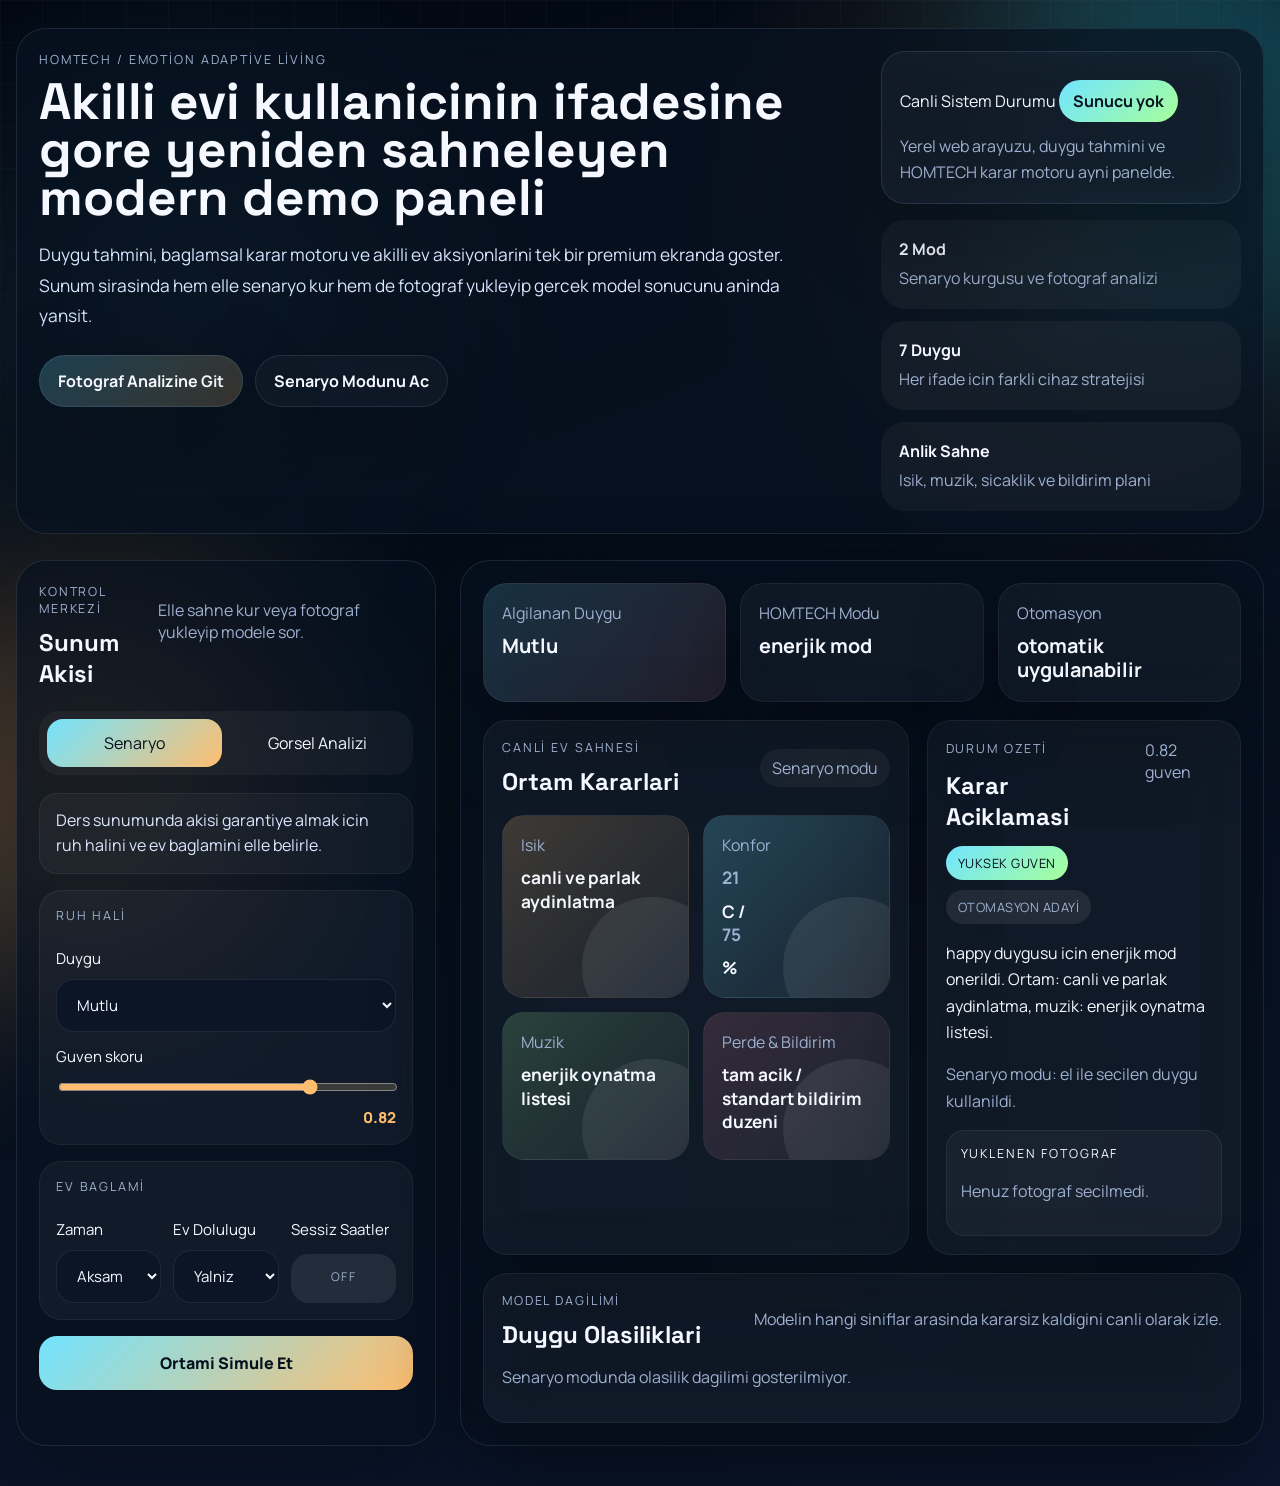
==== src/web_demo/index.html @ b83435ac "Initial commit" ====
<!DOCTYPE html>
<html lang="tr">
  <head>
    <meta charset="UTF-8" />
    <meta name="viewport" content="width=device-width, initial-scale=1.0" />
    <title>HOMTECH Mood Console</title>
    <link rel="preconnect" href="https://fonts.googleapis.com" />
    <link rel="preconnect" href="https://fonts.gstatic.com" crossorigin />
    <link
      href="https://fonts.googleapis.com/css2?family=Space+Grotesk:wght@400;500;700&family=Manrope:wght@400;600;700;800&display=swap"
      rel="stylesheet"
    />
    <link rel="stylesheet" href="./styles.css" />
  </head>
  <body>
    <div class="ambient ambient-one"></div>
    <div class="ambient ambient-two"></div>

    <div class="page-shell">
      <header class="hero-shell">
        <section class="hero glass hero-main">
          <div class="hero-copy">
            <p class="eyebrow">HOMTECH / Emotion Adaptive Living</p>
            <h1>Akilli evi kullanicinin ifadesine gore yeniden sahneleyen modern demo paneli</h1>
            <p class="hero-text">
              Duygu tahmini, baglamsal karar motoru ve akilli ev aksiyonlarini tek bir premium
              ekranda goster. Sunum sirasinda hem elle senaryo kur hem de fotograf yukleyip
              gercek model sonucunu aninda yansit.
            </p>
            <div class="hero-actions">
              <button class="hero-button primary-scroll" type="button" data-jump-tab="analysis">
                Fotograf Analizine Git
              </button>
              <button class="hero-button secondary-scroll" type="button" data-jump-tab="scenario">
                Senaryo Modunu Ac
              </button>
            </div>
          </div>

          <div class="hero-aside">
            <div class="status-card">
              <span class="status-label">Canli Sistem Durumu</span>
              <strong id="status-pill">Model hazirlaniyor</strong>
              <p>Yerel web arayuzu, duygu tahmini ve HOMTECH karar motoru ayni panelde.</p>
            </div>

            <div class="hero-highlights">
              <div>
                <strong>2 Mod</strong>
                <span>Senaryo kurgusu ve fotograf analizi</span>
              </div>
              <div>
                <strong>7 Duygu</strong>
                <span>Her ifade icin farkli cihaz stratejisi</span>
              </div>
              <div>
                <strong>Anlik Sahne</strong>
                <span>Isik, muzik, sicaklik ve bildirim plani</span>
              </div>
            </div>
          </div>
        </section>
      </header>

      <main class="dashboard-grid">
        <section class="control-panel glass">
          <div class="panel-head">
            <div>
              <p class="section-kicker">Kontrol Merkezi</p>
              <h2>Sunum Akisi</h2>
            </div>
            <p>Elle sahne kur veya fotograf yukleyip modele sor.</p>
          </div>

          <div class="tabs" role="tablist">
            <button class="tab active" data-tab="scenario">Senaryo</button>
            <button class="tab" data-tab="analysis">Gorsel Analizi</button>
          </div>

          <form id="scenario-form" class="form-pane active">
            <div class="micro-copy">
              Ders sunumunda akisi garantiye almak icin ruh halini ve ev baglamini elle belirle.
            </div>

            <div class="field-group">
              <div class="group-title">Ruh Hali</div>
              <label>
                Duygu
                <select name="emotion">
                  <option value="happy">Mutlu</option>
                  <option value="sad">Uzgun</option>
                  <option value="angry">Ofkeli</option>
                  <option value="fear">Korku</option>
                  <option value="surprise">Sasirmis</option>
                  <option value="neutral">Notr</option>
                  <option value="disgust">Igrenme</option>
                </select>
              </label>

              <label>
                Guven skoru
                <input type="range" name="confidence" min="0.30" max="0.99" step="0.01" value="0.82" />
                <span class="range-value" data-range-for="confidence">0.82</span>
              </label>
            </div>

            <div class="field-group">
              <div class="group-title">Ev Baglami</div>
              <div class="triple-grid">
                <label>
                  Zaman
                  <select name="time_of_day">
                    <option value="morning">Sabah</option>
                    <option value="day">Gunduz</option>
                    <option value="evening" selected>Aksam</option>
                    <option value="night">Gece</option>
                  </select>
                </label>
                <label>
                  Ev Dolulugu
                  <select name="occupancy">
                    <option value="alone">Yalniz</option>
                    <option value="family">Aile</option>
                    <option value="guests">Misafir</option>
                  </select>
                </label>
                <label class="toggle">
                  Sessiz Saatler
                  <input type="checkbox" name="quiet_hours" />
                  <span class="toggle-chip">off</span>
                </label>
              </div>
            </div>

            <button type="submit" class="primary-button">Ortami Simule Et</button>
          </form>

          <form id="analysis-form" class="form-pane">
            <div class="micro-copy">
              Tek kisilik, onde ve iyi isik alan bir fotograf kullanirsan model daha tutarli sonuc verir.
            </div>

            <div class="field-group">
              <div class="group-title">Fotograf Girisi</div>
              <label class="file-drop" id="file-drop-zone">
                <input type="file" name="image" accept="image/*" />
                <span class="drop-title">Dosyayi buraya surukle birak</span>
                <span class="drop-subtitle">veya tiklayip galeriden sec</span>
                <span id="file-name" class="file-name">Heniz dosya secilmedi</span>
              </label>
            </div>

            <div class="field-group">
              <div class="group-title">Ev Baglami</div>
              <div class="triple-grid">
                <label>
                  Zaman
                  <select name="time_of_day">
                    <option value="morning">Sabah</option>
                    <option value="day">Gunduz</option>
                    <option value="evening" selected>Aksam</option>
                    <option value="night">Gece</option>
                  </select>
                </label>
                <label>
                  Ev Dolulugu
                  <select name="occupancy">
                    <option value="alone">Yalniz</option>
                    <option value="family">Aile</option>
                    <option value="guests">Misafir</option>
                  </select>
                </label>
                <label class="toggle">
                  Sessiz Saatler
                  <input type="checkbox" name="quiet_hours" />
                  <span class="toggle-chip">off</span>
                </label>
              </div>
            </div>

            <div class="field-group compact">
              <label class="toggle wide-toggle">
                Tum Gorseli Kullan
                <input type="checkbox" name="use_full_image" />
                <span class="toggle-chip">off</span>
              </label>
            </div>

            <button type="submit" class="primary-button">Gorseli Analiz Et</button>
          </form>
        </section>

        <section class="command-center glass">
          <div class="metrics-row">
            <article class="metric-card accent-card">
              <span class="metric-label">Algilanan Duygu</span>
              <strong id="emotion-output">Mutlu</strong>
            </article>
            <article class="metric-card">
              <span class="metric-label">HOMTECH Modu</span>
              <strong id="mode-output">enerjik mod</strong>
            </article>
            <article class="metric-card">
              <span class="metric-label">Otomasyon</span>
              <strong id="automation-output">otomatik uygulanabilir</strong>
            </article>
          </div>

          <div class="experience-grid">
            <section class="house-card">
              <div class="house-topline">
                <div>
                  <p class="section-kicker">Canli Ev Sahnesi</p>
                  <h2>Ortam Kararlari</h2>
                </div>
                <span id="source-output">Senaryo modu</span>
              </div>

              <div class="house-stage">
                <div class="room glow-room">
                  <span>Isik</span>
                  <strong id="lighting-output">canli ve parlak aydinlatma</strong>
                </div>
                <div class="room climate-room">
                  <span>Konfor</span>
                  <strong><span id="temperature-output">21</span>C / <span id="brightness-output">75</span>%</strong>
                </div>
                <div class="room audio-room">
                  <span>Muzik</span>
                  <strong id="music-output">enerjik oynatma listesi</strong>
                </div>
                <div class="room privacy-room">
                  <span>Perde & Bildirim</span>
                  <strong id="privacy-output">tam acik / standart bildirim duzeni</strong>
                </div>
              </div>
            </section>

            <aside class="summary-card">
              <div class="summary-head">
                <div>
                  <p class="section-kicker">Durum Ozeti</p>
                  <h2>Karar Aciklamasi</h2>
                </div>
                <span id="confidence-output">0.82 guven</span>
              </div>

              <div class="summary-flags">
                <span id="confidence-badge" class="info-chip strong">Yuksek guven</span>
                <span id="readiness-badge" class="info-chip">Sunum hazir</span>
              </div>

              <p id="summary-output">
                happy duygusu icin enerjik mod onerildi.
              </p>
              <p id="note-output" class="muted">
                Senaryo modu: el ile secilen duygu kullanildi.
              </p>

              <div class="preview-card">
                <div class="preview-title">Yuklenen Fotograf</div>
                <img id="preview-image" alt="Yuklenen gorsel onizlemesi" hidden />
                <p id="preview-placeholder" class="muted">Henuz fotograf secilmedi.</p>
              </div>
            </aside>
          </div>

          <section class="probability-panel">
            <div class="panel-head inline">
              <div>
                <p class="section-kicker">Model Dagilimi</p>
                <h2>Duygu Olasiliklari</h2>
              </div>
              <p>Modelin hangi siniflar arasinda kararsiz kaldigini canli olarak izle.</p>
            </div>
            <div id="probability-list" class="probability-list"></div>
          </section>
        </section>
      </main>
    </div>

    <script src="./app.js" defer></script>
  </body>
</html>
---- src/web_demo/styles.css ----
:root {
  --bg: #07111f;
  --panel: rgba(8, 17, 31, 0.72);
  --panel-strong: rgba(11, 22, 40, 0.92);
  --surface: rgba(255, 255, 255, 0.05);
  --surface-strong: rgba(255, 255, 255, 0.08);
  --line: rgba(181, 207, 255, 0.12);
  --text: #f5f8ff;
  --muted: #9eb1d0;
  --cyan: #72e4ff;
  --mint: #a6ff9c;
  --amber: #ffbe6f;
  --rose: #ff8da1;
  --shadow: 0 30px 90px rgba(0, 0, 0, 0.32);
  --radius-xl: 30px;
  --radius-lg: 24px;
  --radius-md: 18px;
}

* {
  box-sizing: border-box;
}

html {
  scroll-behavior: smooth;
}

body {
  margin: 0;
  min-height: 100vh;
  color: var(--text);
  font-family: "Manrope", sans-serif;
  background:
    radial-gradient(circle at 15% 20%, rgba(114, 228, 255, 0.12), transparent 22%),
    radial-gradient(circle at 85% 12%, rgba(255, 190, 111, 0.14), transparent 24%),
    radial-gradient(circle at 70% 75%, rgba(166, 255, 156, 0.08), transparent 20%),
    linear-gradient(160deg, #020813 0%, #07111f 42%, #0b1730 100%);
}

body::before {
  content: "";
  position: fixed;
  inset: 0;
  pointer-events: none;
  background-image:
    linear-gradient(rgba(255, 255, 255, 0.03) 1px, transparent 1px),
    linear-gradient(90deg, rgba(255, 255, 255, 0.03) 1px, transparent 1px);
  background-size: 42px 42px;
  mask-image: linear-gradient(to bottom, rgba(0, 0, 0, 0.85), transparent);
}

.ambient {
  position: fixed;
  width: 420px;
  height: 420px;
  border-radius: 50%;
  filter: blur(90px);
  opacity: 0.28;
  pointer-events: none;
}

.ambient-one {
  top: -80px;
  right: -120px;
  background: #0dcaf0;
}

.ambient-two {
  left: -120px;
  bottom: -100px;
  background: #ffb25f;
}

.page-shell {
  position: relative;
  width: min(1380px, calc(100% - 32px));
  margin: 0 auto;
  padding: 28px 0 40px;
}

.glass,
.status-card,
.metric-card,
.house-card,
.summary-card,
.probability-panel,
.hero-button {
  border: 1px solid var(--line);
  box-shadow: var(--shadow);
  backdrop-filter: blur(22px);
}

.hero-shell {
  margin-bottom: 26px;
}

.hero {
  border-radius: 36px;
  background: linear-gradient(180deg, rgba(255, 255, 255, 0.05), rgba(8, 17, 31, 0.66));
}

.hero-main {
  display: grid;
  grid-template-columns: minmax(0, 1.3fr) 360px;
  gap: 28px;
  padding: 28px;
}

.eyebrow,
.section-kicker,
.metric-label,
.muted,
.group-title,
.panel-head p,
.house-topline > span,
.summary-head > span {
  color: var(--muted);
}

.eyebrow,
.section-kicker,
.group-title,
.preview-title {
  margin: 0 0 10px;
  text-transform: uppercase;
  letter-spacing: 0.15em;
  font-size: 0.78rem;
}

.hero h1,
.panel-head h2,
.house-topline h2,
.summary-head h2 {
  margin: 0;
  font-family: "Space Grotesk", sans-serif;
}

.hero h1 {
  max-width: 760px;
  font-size: clamp(2.6rem, 4vw, 5rem);
  line-height: 0.94;
}

.hero-text {
  max-width: 760px;
  margin: 18px 0 0;
  color: #d7e5ff;
  font-size: 1.08rem;
  line-height: 1.75;
}

.hero-actions {
  display: flex;
  flex-wrap: wrap;
  gap: 12px;
  margin-top: 24px;
}

.hero-button {
  padding: 14px 18px;
  border-radius: 999px;
  color: var(--text);
  font: inherit;
  font-weight: 700;
  cursor: pointer;
  background: rgba(255, 255, 255, 0.04);
}

.primary-scroll {
  background: linear-gradient(135deg, rgba(114, 228, 255, 0.22), rgba(255, 190, 111, 0.2));
}

.secondary-scroll {
  background: rgba(255, 255, 255, 0.03);
}

.hero-aside {
  display: grid;
  gap: 16px;
}

.status-card,
.hero-highlights > div {
  padding: 18px;
  border-radius: var(--radius-lg);
  background: rgba(255, 255, 255, 0.04);
}

.status-card strong {
  display: inline-flex;
  margin: 10px 0 12px;
  padding: 10px 14px;
  border-radius: 999px;
  color: #07111f;
  background: linear-gradient(135deg, var(--cyan), var(--mint));
}

.status-card p {
  margin: 0;
  color: var(--muted);
  line-height: 1.6;
}

.hero-highlights {
  display: grid;
  gap: 12px;
}

.hero-highlights strong {
  display: block;
  margin-bottom: 6px;
  font-size: 1rem;
}

.hero-highlights span {
  color: var(--muted);
  line-height: 1.55;
}

.dashboard-grid {
  display: grid;
  grid-template-columns: 420px minmax(0, 1fr);
  gap: 24px;
}

.glass {
  padding: 22px;
  border-radius: var(--radius-xl);
  background: var(--panel);
}

.panel-head,
.panel-head.inline,
.house-topline,
.summary-head {
  display: flex;
  justify-content: space-between;
  gap: 16px;
  align-items: flex-start;
}

.panel-head h2,
.house-topline h2,
.summary-head h2 {
  font-size: 1.5rem;
}

.tabs {
  display: grid;
  grid-template-columns: repeat(2, 1fr);
  gap: 8px;
  width: 100%;
  padding: 8px;
  margin: 22px 0 18px;
  border-radius: 20px;
  background: rgba(255, 255, 255, 0.04);
}

.tab,
.primary-button,
select,
input[type="range"] {
  font: inherit;
}

.tab {
  border: 0;
  border-radius: 16px;
  padding: 13px 16px;
  color: var(--text);
  background: transparent;
  cursor: pointer;
}

.tab.active {
  color: #05101d;
  background: linear-gradient(135deg, var(--cyan), var(--amber));
}

.form-pane {
  display: none;
  gap: 16px;
}

.form-pane.active {
  display: grid;
}

.micro-copy,
.field-group,
.metric-card,
.house-card,
.summary-card,
.probability-panel,
.preview-card,
.probability-item {
  background: rgba(255, 255, 255, 0.04);
}

.micro-copy {
  padding: 14px 16px;
  border-radius: var(--radius-md);
  border: 1px solid rgba(255, 255, 255, 0.06);
  color: #dbe7ff;
  line-height: 1.6;
}

.field-group {
  display: grid;
  gap: 14px;
  padding: 16px;
  border-radius: 22px;
  border: 1px solid rgba(255, 255, 255, 0.06);
}

.field-group.compact {
  padding: 12px 14px;
}

label {
  display: grid;
  gap: 10px;
  font-size: 0.94rem;
}

select,
input[type="range"],
.file-drop,
.toggle-chip {
  width: 100%;
}

select,
.file-drop {
  padding: 14px 16px;
  border-radius: 18px;
  border: 1px solid rgba(255, 255, 255, 0.08);
  background: var(--panel-strong);
  color: var(--text);
}

input[type="range"] {
  accent-color: var(--amber);
}

.range-value {
  justify-self: end;
  color: var(--amber);
  font-weight: 800;
}

.triple-grid {
  display: grid;
  grid-template-columns: repeat(3, 1fr);
  gap: 12px;
}

.toggle input,
.file-drop input {
  display: none;
}

.toggle-chip {
  display: inline-flex;
  justify-content: center;
  padding: 14px 16px;
  border-radius: 18px;
  background: rgba(255, 255, 255, 0.08);
  color: var(--muted);
  text-transform: uppercase;
  letter-spacing: 0.12em;
  font-size: 0.75rem;
}

.toggle input:checked + .toggle-chip {
  color: #05101d;
  background: linear-gradient(135deg, var(--cyan), var(--mint));
}

.wide-toggle {
  width: fit-content;
}

.file-drop {
  cursor: pointer;
  min-height: 160px;
  place-items: center;
  text-align: center;
  border-style: dashed;
  transition: transform 180ms ease, border-color 180ms ease, background 180ms ease;
}

.drop-title {
  color: var(--text);
  font-size: 1.05rem;
  font-weight: 800;
}

.drop-subtitle,
.file-name {
  color: var(--muted);
}

.file-name {
  margin-top: 4px;
  font-size: 0.88rem;
}

.file-drop.drag-over {
  transform: translateY(-2px);
  border-color: rgba(114, 228, 255, 0.7);
  background: linear-gradient(135deg, rgba(114, 228, 255, 0.16), rgba(255, 190, 111, 0.12));
}

.primary-button {
  padding: 16px 20px;
  border: 0;
  border-radius: 18px;
  color: #05101d;
  font-weight: 800;
  cursor: pointer;
  background: linear-gradient(135deg, var(--cyan), var(--amber));
}

.metrics-row {
  display: grid;
  grid-template-columns: repeat(3, 1fr);
  gap: 14px;
  margin-bottom: 18px;
}

.metric-card,
.house-card,
.summary-card,
.probability-panel {
  padding: 18px;
  border-radius: 24px;
  border: 1px solid rgba(255, 255, 255, 0.06);
}

.accent-card {
  background: linear-gradient(135deg, rgba(114, 228, 255, 0.16), rgba(255, 141, 161, 0.12));
}

.metric-card strong {
  display: block;
  margin-top: 10px;
  font-size: 1.24rem;
  line-height: 1.25;
}

.experience-grid {
  display: grid;
  grid-template-columns: 1.15fr 0.85fr;
  gap: 18px;
  margin-bottom: 18px;
}

.house-topline > span {
  display: inline-flex;
  align-self: center;
  padding: 8px 12px;
  border-radius: 999px;
  background: rgba(255, 255, 255, 0.05);
}

.house-stage {
  margin-top: 18px;
  display: grid;
  grid-template-columns: repeat(2, 1fr);
  gap: 14px;
}

.room {
  position: relative;
  min-height: 148px;
  padding: 18px;
  border-radius: 22px;
  overflow: hidden;
  border: 1px solid rgba(255, 255, 255, 0.05);
}

.room::after {
  content: "";
  position: absolute;
  width: 140px;
  height: 140px;
  right: -34px;
  bottom: -40px;
  border-radius: 50%;
  background: rgba(255, 255, 255, 0.08);
}

.room span {
  display: block;
  margin-bottom: 10px;
  color: var(--muted);
}

.room strong {
  position: relative;
  z-index: 1;
  display: block;
  max-width: 190px;
  line-height: 1.35;
  font-size: 1.08rem;
}

.glow-room {
  background: linear-gradient(135deg, rgba(255, 190, 111, 0.2), rgba(255, 255, 255, 0.04));
}

.climate-room {
  background: linear-gradient(135deg, rgba(114, 228, 255, 0.22), rgba(255, 255, 255, 0.04));
}

.audio-room {
  background: linear-gradient(135deg, rgba(166, 255, 156, 0.18), rgba(255, 255, 255, 0.04));
}

.privacy-room {
  background: linear-gradient(135deg, rgba(255, 141, 161, 0.16), rgba(255, 255, 255, 0.04));
}

.summary-card p {
  line-height: 1.65;
}

.summary-flags {
  display: flex;
  flex-wrap: wrap;
  gap: 10px;
  margin: 14px 0 10px;
}

.info-chip {
  display: inline-flex;
  align-items: center;
  justify-content: center;
  padding: 8px 12px;
  border-radius: 999px;
  background: rgba(255, 255, 255, 0.08);
  color: var(--muted);
  font-size: 0.8rem;
  letter-spacing: 0.04em;
  text-transform: uppercase;
}

.info-chip.strong {
  color: #05101d;
  background: linear-gradient(135deg, var(--cyan), var(--mint));
}

.preview-card {
  margin-top: 14px;
  padding: 14px;
  border-radius: 18px;
  border: 1px solid rgba(255, 255, 255, 0.06);
}

#preview-image {
  width: 100%;
  border-radius: 16px;
  border: 1px solid rgba(255, 255, 255, 0.08);
  object-fit: cover;
  max-height: 240px;
}

.probability-list {
  display: grid;
  gap: 10px;
}

.probability-item {
  display: grid;
  grid-template-columns: 110px minmax(0, 1fr) 56px;
  gap: 12px;
  align-items: center;
  padding: 12px 14px;
  border-radius: 18px;
  border: 1px solid rgba(255, 255, 255, 0.05);
}

.probability-track {
  height: 12px;
  border-radius: 999px;
  background: rgba(255, 255, 255, 0.08);
  overflow: hidden;
}

.probability-fill {
  height: 100%;
  border-radius: inherit;
  background: linear-gradient(90deg, var(--cyan), var(--amber));
}

@media (max-width: 1180px) {
  .hero-main,
  .dashboard-grid,
  .experience-grid {
    grid-template-columns: 1fr;
  }
}

@media (max-width: 760px) {
  .page-shell {
    width: min(100% - 20px, 1380px);
  }

  .metrics-row,
  .triple-grid,
  .house-stage {
    grid-template-columns: 1fr;
  }

  .hero-actions {
    flex-direction: column;
  }

  .probability-item {
    grid-template-columns: 90px minmax(0, 1fr) 50px;
  }

  .panel-head,
  .panel-head.inline,
  .house-topline,
  .summary-head {
    flex-direction: column;
  }
}
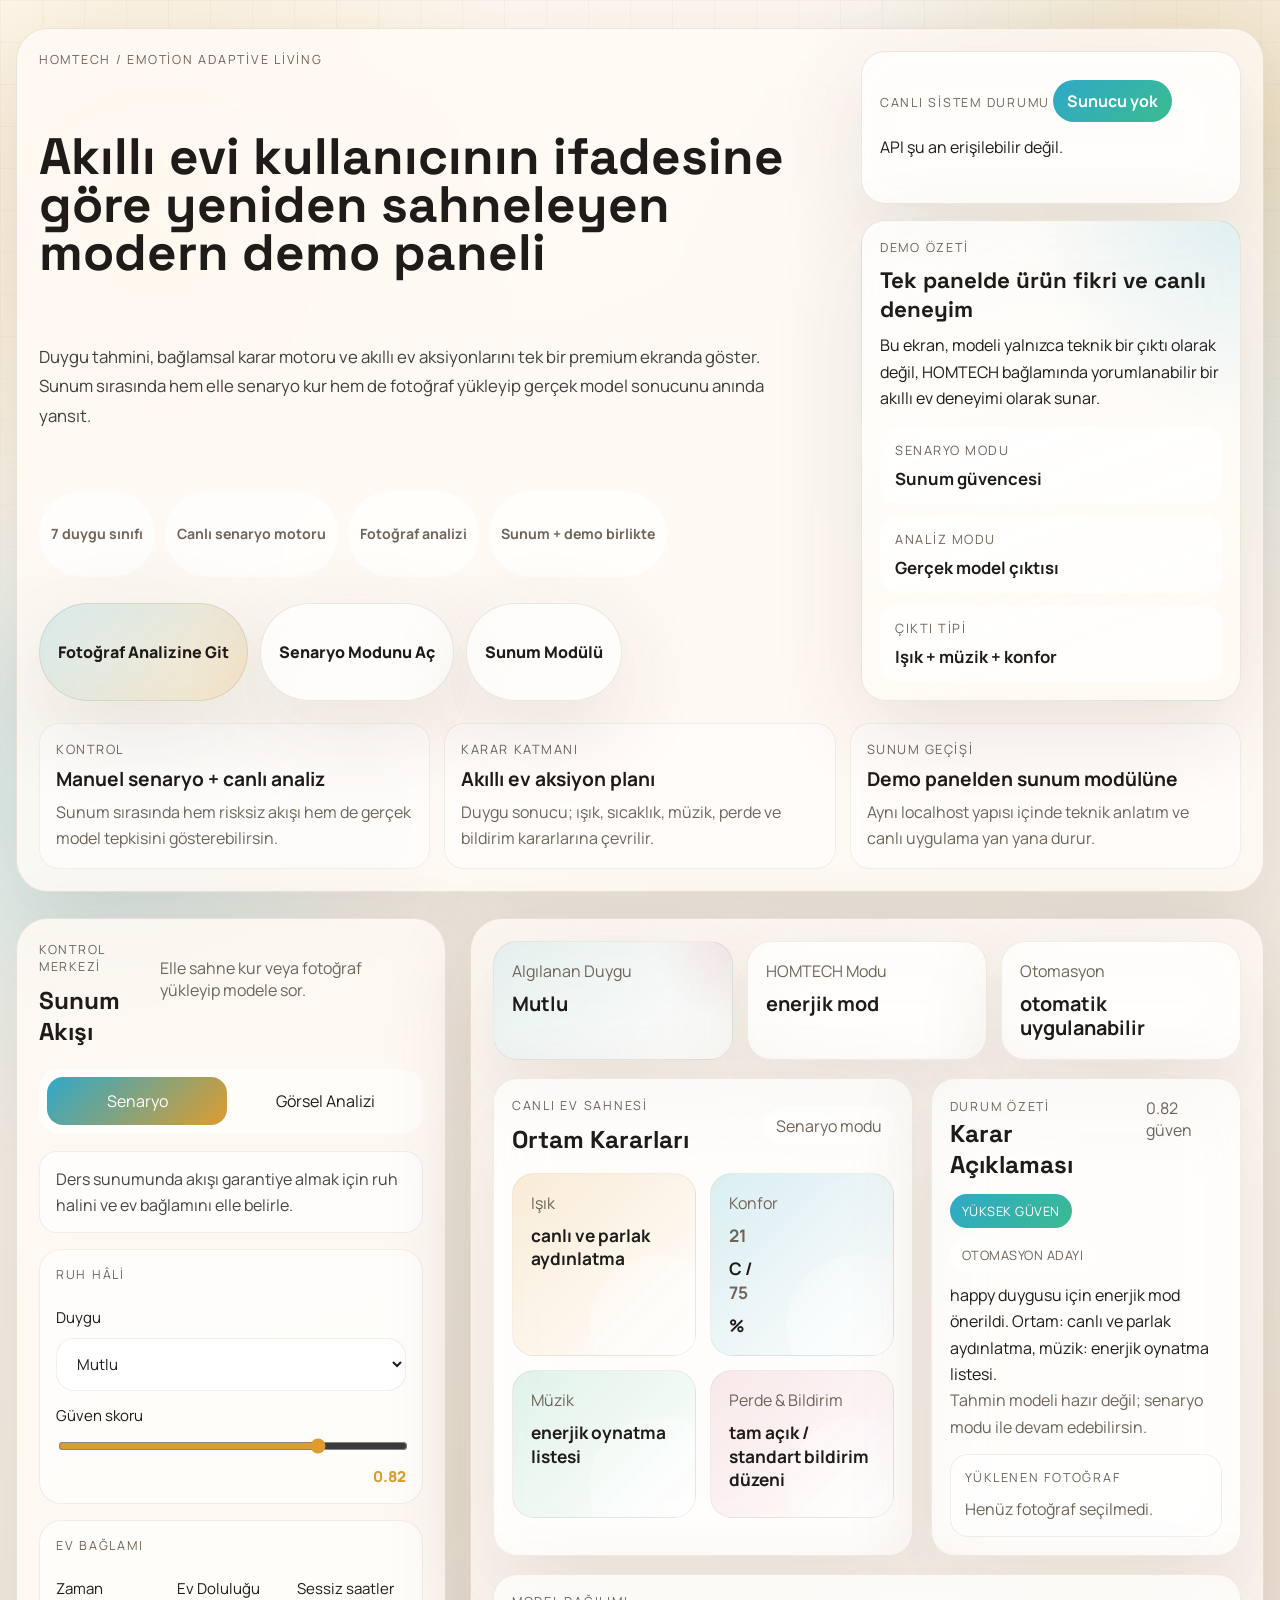
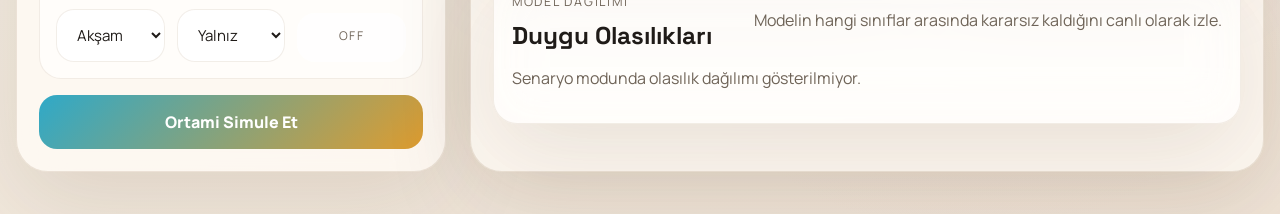
==== commit cc85b4e5: "Add presentation and desktop demo experience" ====
--- a/src/web_demo/index.html
+++ b/src/web_demo/index.html
@@ -10,6 +10,7 @@
       href="https://fonts.googleapis.com/css2?family=Space+Grotesk:wght@400;500;700&family=Manrope:wght@400;600;700;800&display=swap"
       rel="stylesheet"
     />
+    <link rel="icon" type="image/png" href="./app_icon.png" />
     <link rel="stylesheet" href="./styles.css" />
   </head>
   <body>
@@ -19,44 +20,81 @@
     <div class="page-shell">
       <header class="hero-shell">
         <section class="hero glass hero-main">
-          <div class="hero-copy">
-            <p class="eyebrow">HOMTECH / Emotion Adaptive Living</p>
-            <h1>Akilli evi kullanicinin ifadesine gore yeniden sahneleyen modern demo paneli</h1>
-            <p class="hero-text">
-              Duygu tahmini, baglamsal karar motoru ve akilli ev aksiyonlarini tek bir premium
-              ekranda goster. Sunum sirasinda hem elle senaryo kur hem de fotograf yukleyip
-              gercek model sonucunu aninda yansit.
-            </p>
-            <div class="hero-actions">
-              <button class="hero-button primary-scroll" type="button" data-jump-tab="analysis">
-                Fotograf Analizine Git
-              </button>
-              <button class="hero-button secondary-scroll" type="button" data-jump-tab="scenario">
-                Senaryo Modunu Ac
-              </button>
-            </div>
-          </div>
-
-          <div class="hero-aside">
-            <div class="status-card">
-              <span class="status-label">Canli Sistem Durumu</span>
-              <strong id="status-pill">Model hazirlaniyor</strong>
-              <p>Yerel web arayuzu, duygu tahmini ve HOMTECH karar motoru ayni panelde.</p>
-            </div>
-
-            <div class="hero-highlights">
-              <div>
-                <strong>2 Mod</strong>
-                <span>Senaryo kurgusu ve fotograf analizi</span>
-              </div>
-              <div>
-                <strong>7 Duygu</strong>
-                <span>Her ifade icin farkli cihaz stratejisi</span>
-              </div>
-              <div>
-                <strong>Anlik Sahne</strong>
-                <span>Isik, muzik, sicaklik ve bildirim plani</span>
-              </div>
+          <div class="hero-stage">
+            <div class="hero-copy">
+              <p class="eyebrow">HOMTECH / Emotion Adaptive Living</p>
+              <h1>Akıllı evi kullanıcının ifadesine göre yeniden sahneleyen modern demo paneli</h1>
+              <p class="hero-text">
+                Duygu tahmini, bağlamsal karar motoru ve akıllı ev aksiyonlarını tek bir premium
+                ekranda göster. Sunum sırasında hem elle senaryo kur hem de fotoğraf yükleyip
+                gerçek model sonucunu anında yansıt.
+              </p>
+              <div class="hero-tags">
+                <span class="hero-tag">7 duygu sınıfı</span>
+                <span class="hero-tag">Canlı senaryo motoru</span>
+                <span class="hero-tag">Fotoğraf analizi</span>
+                <span class="hero-tag">Sunum + demo birlikte</span>
+              </div>
+              <div class="hero-actions">
+                <button class="hero-button primary-scroll" type="button" data-jump-tab="analysis">
+                  Fotoğraf Analizine Git
+                </button>
+                <button class="hero-button secondary-scroll" type="button" data-jump-tab="scenario">
+                  Senaryo Modunu Aç
+                </button>
+                <a class="hero-button secondary-scroll" href="/presentation">
+                  Sunum Modülü
+                </a>
+              </div>
+            </div>
+
+            <div class="hero-aside">
+              <div class="status-card">
+                <span class="status-label">Canlı Sistem Durumu</span>
+                <strong id="status-pill" aria-live="polite">Model hazırlanıyor</strong>
+                <p id="status-detail">Yerel web arayüzü, duygu tahmini ve HOMTECH karar motoru aynı panelde.</p>
+              </div>
+
+              <div class="hero-spotlight">
+                <div class="spotlight-topline">Demo Özeti</div>
+                <h3>Tek panelde ürün fikri ve canlı deneyim</h3>
+                <p>
+                  Bu ekran, modeli yalnızca teknik bir çıktı olarak değil, HOMTECH bağlamında
+                  yorumlanabilir bir akıllı ev deneyimi olarak sunar.
+                </p>
+                <div class="spotlight-grid">
+                  <div class="spotlight-item">
+                    <span>Senaryo modu</span>
+                    <strong>Sunum güvencesi</strong>
+                  </div>
+                  <div class="spotlight-item">
+                    <span>Analiz modu</span>
+                    <strong>Gerçek model çıktısı</strong>
+                  </div>
+                  <div class="spotlight-item">
+                    <span>Çıktı tipi</span>
+                    <strong>Işık + müzik + konfor</strong>
+                  </div>
+                </div>
+              </div>
+            </div>
+          </div>
+
+          <div class="hero-summary-band">
+            <div class="summary-band-item">
+              <span>Kontrol</span>
+              <strong>Manuel senaryo + canlı analiz</strong>
+              <p>Sunum sırasında hem risksiz akışı hem de gerçek model tepkisini gösterebilirsin.</p>
+            </div>
+            <div class="summary-band-item">
+              <span>Karar Katmanı</span>
+              <strong>Akıllı ev aksiyon planı</strong>
+              <p>Duygu sonucu; ışık, sıcaklık, müzik, perde ve bildirim kararlarına çevrilir.</p>
+            </div>
+            <div class="summary-band-item">
+              <span>Sunum Geçişi</span>
+              <strong>Demo panelden sunum modülüne</strong>
+              <p>Aynı localhost yapısı içinde teknik anlatım ve canlı uygulama yan yana durur.</p>
             </div>
           </div>
         </section>
@@ -67,65 +105,65 @@
           <div class="panel-head">
             <div>
               <p class="section-kicker">Kontrol Merkezi</p>
-              <h2>Sunum Akisi</h2>
-            </div>
-            <p>Elle sahne kur veya fotograf yukleyip modele sor.</p>
+              <h2>Sunum Akışı</h2>
+            </div>
+            <p>Elle sahne kur veya fotoğraf yükleyip modele sor.</p>
           </div>
 
           <div class="tabs" role="tablist">
             <button class="tab active" data-tab="scenario">Senaryo</button>
-            <button class="tab" data-tab="analysis">Gorsel Analizi</button>
+            <button class="tab" data-tab="analysis">Görsel Analizi</button>
           </div>
 
           <form id="scenario-form" class="form-pane active">
             <div class="micro-copy">
-              Ders sunumunda akisi garantiye almak icin ruh halini ve ev baglamini elle belirle.
+              Ders sunumunda akışı garantiye almak için ruh halini ve ev bağlamını elle belirle.
             </div>
 
             <div class="field-group">
-              <div class="group-title">Ruh Hali</div>
+              <div class="group-title">Ruh Hâli</div>
               <label>
                 Duygu
                 <select name="emotion">
                   <option value="happy">Mutlu</option>
-                  <option value="sad">Uzgun</option>
-                  <option value="angry">Ofkeli</option>
+                  <option value="sad">Üzgün</option>
+                  <option value="angry">Öfkeli</option>
                   <option value="fear">Korku</option>
-                  <option value="surprise">Sasirmis</option>
-                  <option value="neutral">Notr</option>
-                  <option value="disgust">Igrenme</option>
+                  <option value="surprise">Şaşırmış</option>
+                  <option value="neutral">Nötr</option>
+                  <option value="disgust">İğrenme</option>
                 </select>
               </label>
 
               <label>
-                Guven skoru
+                Güven skoru
                 <input type="range" name="confidence" min="0.30" max="0.99" step="0.01" value="0.82" />
                 <span class="range-value" data-range-for="confidence">0.82</span>
               </label>
             </div>
 
             <div class="field-group">
-              <div class="group-title">Ev Baglami</div>
+              <div class="group-title">Ev Bağlamı</div>
               <div class="triple-grid">
                 <label>
                   Zaman
                   <select name="time_of_day">
                     <option value="morning">Sabah</option>
-                    <option value="day">Gunduz</option>
-                    <option value="evening" selected>Aksam</option>
+                    <option value="day">Gündüz</option>
+                    <option value="evening" selected>Akşam</option>
                     <option value="night">Gece</option>
                   </select>
                 </label>
                 <label>
-                  Ev Dolulugu
+                  Ev Doluluğu
                   <select name="occupancy">
-                    <option value="alone">Yalniz</option>
+                    <option value="alone">Yalnız</option>
                     <option value="family">Aile</option>
                     <option value="guests">Misafir</option>
                   </select>
                 </label>
                 <label class="toggle">
-                  Sessiz Saatler
+                  Sessiz saatler
                   <input type="checkbox" name="quiet_hours" />
                   <span class="toggle-chip">off</span>
                 </label>
@@ -136,42 +174,42 @@
           </form>
 
           <form id="analysis-form" class="form-pane">
-            <div class="micro-copy">
-              Tek kisilik, onde ve iyi isik alan bir fotograf kullanirsan model daha tutarli sonuc verir.
+            <div id="analysis-copy" class="micro-copy">
+              Tek kişilik, önde ve iyi ışık alan bir fotoğraf kullanırsan model daha tutarlı sonuç verir.
             </div>
 
             <div class="field-group">
-              <div class="group-title">Fotograf Girisi</div>
+              <div class="group-title">Fotoğraf Girişi</div>
               <label class="file-drop" id="file-drop-zone">
                 <input type="file" name="image" accept="image/*" />
-                <span class="drop-title">Dosyayi buraya surukle birak</span>
-                <span class="drop-subtitle">veya tiklayip galeriden sec</span>
-                <span id="file-name" class="file-name">Heniz dosya secilmedi</span>
+                <span class="drop-title">Dosyayı buraya sürükle bırak</span>
+                <span class="drop-subtitle">veya tıklayıp galeriden seç</span>
+                <span id="file-name" class="file-name">Henüz dosya seçilmedi</span>
               </label>
             </div>
 
             <div class="field-group">
-              <div class="group-title">Ev Baglami</div>
+              <div class="group-title">Ev Bağlamı</div>
               <div class="triple-grid">
                 <label>
                   Zaman
                   <select name="time_of_day">
                     <option value="morning">Sabah</option>
-                    <option value="day">Gunduz</option>
-                    <option value="evening" selected>Aksam</option>
+                    <option value="day">Gündüz</option>
+                    <option value="evening" selected>Akşam</option>
                     <option value="night">Gece</option>
                   </select>
                 </label>
                 <label>
-                  Ev Dolulugu
+                  Ev Doluluğu
                   <select name="occupancy">
-                    <option value="alone">Yalniz</option>
+                    <option value="alone">Yalnız</option>
                     <option value="family">Aile</option>
                     <option value="guests">Misafir</option>
                   </select>
                 </label>
                 <label class="toggle">
-                  Sessiz Saatler
+                  Sessiz saatler
                   <input type="checkbox" name="quiet_hours" />
                   <span class="toggle-chip">off</span>
                 </label>
@@ -180,20 +218,20 @@
 
             <div class="field-group compact">
               <label class="toggle wide-toggle">
-                Tum Gorseli Kullan
+                Tüm Görseli Kullan
                 <input type="checkbox" name="use_full_image" />
                 <span class="toggle-chip">off</span>
               </label>
             </div>
 
-            <button type="submit" class="primary-button">Gorseli Analiz Et</button>
+            <button type="submit" class="primary-button">Görseli Analiz Et</button>
           </form>
         </section>
 
         <section class="command-center glass">
           <div class="metrics-row">
             <article class="metric-card accent-card">
-              <span class="metric-label">Algilanan Duygu</span>
+              <span class="metric-label">Algılanan Duygu</span>
               <strong id="emotion-output">Mutlu</strong>
             </article>
             <article class="metric-card">
@@ -210,28 +248,28 @@
             <section class="house-card">
               <div class="house-topline">
                 <div>
-                  <p class="section-kicker">Canli Ev Sahnesi</p>
-                  <h2>Ortam Kararlari</h2>
+                  <p class="section-kicker">Canlı Ev Sahnesi</p>
+                  <h2>Ortam Kararları</h2>
                 </div>
                 <span id="source-output">Senaryo modu</span>
               </div>
 
               <div class="house-stage">
                 <div class="room glow-room">
-                  <span>Isik</span>
-                  <strong id="lighting-output">canli ve parlak aydinlatma</strong>
+                  <span>Işık</span>
+                  <strong id="lighting-output">canlı ve parlak aydınlatma</strong>
                 </div>
                 <div class="room climate-room">
                   <span>Konfor</span>
                   <strong><span id="temperature-output">21</span>C / <span id="brightness-output">75</span>%</strong>
                 </div>
                 <div class="room audio-room">
-                  <span>Muzik</span>
+                  <span>Müzik</span>
                   <strong id="music-output">enerjik oynatma listesi</strong>
                 </div>
                 <div class="room privacy-room">
                   <span>Perde & Bildirim</span>
-                  <strong id="privacy-output">tam acik / standart bildirim duzeni</strong>
+                  <strong id="privacy-output">tam açık / standart bildirim düzeni</strong>
                 </div>
               </div>
             </section>
@@ -239,28 +277,28 @@
             <aside class="summary-card">
               <div class="summary-head">
                 <div>
-                  <p class="section-kicker">Durum Ozeti</p>
-                  <h2>Karar Aciklamasi</h2>
-                </div>
-                <span id="confidence-output">0.82 guven</span>
+                  <p class="section-kicker">Durum Özeti</p>
+                  <h2>Karar Açıklaması</h2>
+                </div>
+                <span id="confidence-output">0.82 güven</span>
               </div>
 
               <div class="summary-flags">
-                <span id="confidence-badge" class="info-chip strong">Yuksek guven</span>
-                <span id="readiness-badge" class="info-chip">Sunum hazir</span>
+                <span id="confidence-badge" class="info-chip strong">Yüksek güven</span>
+                <span id="readiness-badge" class="info-chip">Sunum hazır</span>
               </div>
 
               <p id="summary-output">
-                happy duygusu icin enerjik mod onerildi.
+                happy duygusu için enerjik mod önerildi.
               </p>
               <p id="note-output" class="muted">
-                Senaryo modu: el ile secilen duygu kullanildi.
+                Senaryo modu: el ile seçilen duygu kullanıldı.
               </p>
 
               <div class="preview-card">
-                <div class="preview-title">Yuklenen Fotograf</div>
-                <img id="preview-image" alt="Yuklenen gorsel onizlemesi" hidden />
-                <p id="preview-placeholder" class="muted">Henuz fotograf secilmedi.</p>
+                <div class="preview-title">Yüklenen Fotoğraf</div>
+                <img id="preview-image" alt="Yüklenen görsel önizlemesi" hidden />
+                <p id="preview-placeholder" class="muted">Henüz fotoğraf seçilmedi.</p>
               </div>
             </aside>
           </div>
@@ -268,10 +306,10 @@
           <section class="probability-panel">
             <div class="panel-head inline">
               <div>
-                <p class="section-kicker">Model Dagilimi</p>
-                <h2>Duygu Olasiliklari</h2>
-              </div>
-              <p>Modelin hangi siniflar arasinda kararsiz kaldigini canli olarak izle.</p>
+                <p class="section-kicker">Model Dağılımı</p>
+                <h2>Duygu Olasılıkları</h2>
+              </div>
+              <p>Modelin hangi sınıflar arasında kararsız kaldığını canlı olarak izle.</p>
             </div>
             <div id="probability-list" class="probability-list"></div>
           </section>
--- a/src/web_demo/styles.css
+++ b/src/web_demo/styles.css
@@ -1,18 +1,19 @@
 :root {
-  --bg: #07111f;
-  --panel: rgba(8, 17, 31, 0.72);
-  --panel-strong: rgba(11, 22, 40, 0.92);
-  --surface: rgba(255, 255, 255, 0.05);
-  --surface-strong: rgba(255, 255, 255, 0.08);
-  --line: rgba(181, 207, 255, 0.12);
-  --text: #f5f8ff;
-  --muted: #9eb1d0;
-  --cyan: #72e4ff;
-  --mint: #a6ff9c;
-  --amber: #ffbe6f;
-  --rose: #ff8da1;
-  --shadow: 0 30px 90px rgba(0, 0, 0, 0.32);
-  --radius-xl: 30px;
+  --bg: #f4efe6;
+  --bg-secondary: #fffaf2;
+  --panel: rgba(255, 251, 245, 0.84);
+  --panel-strong: rgba(255, 255, 255, 0.94);
+  --surface: rgba(255, 255, 255, 0.62);
+  --surface-strong: rgba(255, 255, 255, 0.78);
+  --line: rgba(145, 113, 74, 0.16);
+  --text: #1f1b18;
+  --muted: #6f6458;
+  --cyan: #2fa9c8;
+  --mint: #3bbb90;
+  --amber: #de9c2f;
+  --rose: #d9788b;
+  --shadow: 0 28px 90px rgba(84, 59, 31, 0.12);
+  --radius-xl: 32px;
   --radius-lg: 24px;
   --radius-md: 18px;
 }
@@ -31,10 +32,10 @@
   color: var(--text);
   font-family: "Manrope", sans-serif;
   background:
-    radial-gradient(circle at 15% 20%, rgba(114, 228, 255, 0.12), transparent 22%),
-    radial-gradient(circle at 85% 12%, rgba(255, 190, 111, 0.14), transparent 24%),
-    radial-gradient(circle at 70% 75%, rgba(166, 255, 156, 0.08), transparent 20%),
-    linear-gradient(160deg, #020813 0%, #07111f 42%, #0b1730 100%);
+    radial-gradient(circle at 12% 12%, rgba(222, 156, 47, 0.16), transparent 21%),
+    radial-gradient(circle at 86% 16%, rgba(47, 169, 200, 0.12), transparent 22%),
+    radial-gradient(circle at 76% 82%, rgba(217, 120, 139, 0.08), transparent 20%),
+    linear-gradient(160deg, var(--bg-secondary) 0%, var(--bg) 48%, #efe3d6 100%);
 }
 
 body::before {
@@ -43,10 +44,10 @@
   inset: 0;
   pointer-events: none;
   background-image:
-    linear-gradient(rgba(255, 255, 255, 0.03) 1px, transparent 1px),
-    linear-gradient(90deg, rgba(255, 255, 255, 0.03) 1px, transparent 1px);
+    linear-gradient(rgba(31, 27, 24, 0.03) 1px, transparent 1px),
+    linear-gradient(90deg, rgba(31, 27, 24, 0.03) 1px, transparent 1px);
   background-size: 42px 42px;
-  mask-image: linear-gradient(to bottom, rgba(0, 0, 0, 0.85), transparent);
+  mask-image: linear-gradient(to bottom, rgba(0, 0, 0, 0.9), transparent);
 }
 
 .ambient {
@@ -54,28 +55,28 @@
   width: 420px;
   height: 420px;
   border-radius: 50%;
-  filter: blur(90px);
-  opacity: 0.28;
+  filter: blur(96px);
+  opacity: 0.22;
   pointer-events: none;
 }
 
 .ambient-one {
-  top: -80px;
+  top: -90px;
   right: -120px;
-  background: #0dcaf0;
+  background: #f3b34d;
 }
 
 .ambient-two {
   left: -120px;
-  bottom: -100px;
-  background: #ffb25f;
+  bottom: -110px;
+  background: #70cfe6;
 }
 
 .page-shell {
   position: relative;
-  width: min(1380px, calc(100% - 32px));
+  width: min(1400px, calc(100% - 32px));
   margin: 0 auto;
-  padding: 28px 0 40px;
+  padding: 28px 0 42px;
 }
 
 .glass,
@@ -84,10 +85,11 @@
 .house-card,
 .summary-card,
 .probability-panel,
-.hero-button {
+.hero-button,
+.hero-spotlight {
   border: 1px solid var(--line);
   box-shadow: var(--shadow);
-  backdrop-filter: blur(22px);
+  backdrop-filter: blur(24px);
 }
 
 .hero-shell {
@@ -96,14 +98,24 @@
 
 .hero {
   border-radius: 36px;
-  background: linear-gradient(180deg, rgba(255, 255, 255, 0.05), rgba(8, 17, 31, 0.66));
+  background: linear-gradient(180deg, rgba(255, 255, 255, 0.62), rgba(255, 250, 242, 0.84));
 }
 
 .hero-main {
   display: grid;
-  grid-template-columns: minmax(0, 1.3fr) 360px;
-  gap: 28px;
+  gap: 22px;
   padding: 28px;
+}
+
+.hero-stage {
+  display: grid;
+  grid-template-columns: minmax(0, 1.18fr) 380px;
+  gap: 22px;
+}
+
+.hero-copy {
+  display: grid;
+  gap: 8px;
 }
 
 .eyebrow,
@@ -113,65 +125,93 @@
 .group-title,
 .panel-head p,
 .house-topline > span,
-.summary-head > span {
+.summary-head > span,
+.preview-title,
+.status-label,
+.spotlight-topline {
   color: var(--muted);
 }
 
 .eyebrow,
 .section-kicker,
 .group-title,
-.preview-title {
+.preview-title,
+.status-label,
+.spotlight-topline {
   margin: 0 0 10px;
   text-transform: uppercase;
-  letter-spacing: 0.15em;
+  letter-spacing: 0.14em;
   font-size: 0.78rem;
 }
 
 .hero h1,
 .panel-head h2,
 .house-topline h2,
-.summary-head h2 {
+.summary-head h2,
+.hero-spotlight h3 {
   margin: 0;
   font-family: "Space Grotesk", sans-serif;
 }
 
 .hero h1 {
   max-width: 760px;
-  font-size: clamp(2.6rem, 4vw, 5rem);
+  font-size: clamp(2.7rem, 4vw, 5rem);
   line-height: 0.94;
 }
 
 .hero-text {
   max-width: 760px;
-  margin: 18px 0 0;
-  color: #d7e5ff;
-  font-size: 1.08rem;
-  line-height: 1.75;
+  margin: 10px 0 0;
+  color: color-mix(in srgb, var(--text) 84%, white 16%);
+  font-size: 1.05rem;
+  line-height: 1.76;
+}
+
+.hero-tags {
+  display: flex;
+  flex-wrap: wrap;
+  gap: 10px;
+  margin-top: 6px;
+}
+
+.hero-tag {
+  display: inline-flex;
+  align-items: center;
+  padding: 10px 12px;
+  border-radius: 999px;
+  background: rgba(255, 255, 255, 0.62);
+  color: var(--muted);
+  font-size: 0.88rem;
+  font-weight: 700;
 }
 
 .hero-actions {
   display: flex;
   flex-wrap: wrap;
   gap: 12px;
-  margin-top: 24px;
+  margin-top: 18px;
 }
 
 .hero-button {
+  display: inline-flex;
+  align-items: center;
+  justify-content: center;
   padding: 14px 18px;
   border-radius: 999px;
   color: var(--text);
+  text-decoration: none;
   font: inherit;
-  font-weight: 700;
+  font-weight: 800;
   cursor: pointer;
-  background: rgba(255, 255, 255, 0.04);
+  background: rgba(255, 255, 255, 0.56);
 }
 
 .primary-scroll {
-  background: linear-gradient(135deg, rgba(114, 228, 255, 0.22), rgba(255, 190, 111, 0.2));
+  background: linear-gradient(135deg, rgba(47, 169, 200, 0.18), rgba(222, 156, 47, 0.22));
 }
 
 .secondary-scroll {
-  background: rgba(255, 255, 255, 0.03);
+  background: rgba(255, 255, 255, 0.56);
 }
 
 .hero-aside {
@@ -180,10 +220,22 @@
 }
 
 .status-card,
-.hero-highlights > div {
+.hero-spotlight,
+.metric-card,
+.house-card,
+.summary-card,
+.probability-panel,
+.micro-copy,
+.field-group,
+.preview-card,
+.probability-item {
+  background: var(--surface);
+}
+
+.status-card,
+.hero-spotlight {
   padding: 18px;
   border-radius: var(--radius-lg);
-  background: rgba(255, 255, 255, 0.04);
 }
 
 .status-card strong {
@@ -191,35 +243,95 @@
   margin: 10px 0 12px;
   padding: 10px 14px;
   border-radius: 999px;
-  color: #07111f;
+  color: #fff;
   background: linear-gradient(135deg, var(--cyan), var(--mint));
 }
 
-.status-card p {
+.status-card p,
+.hero-spotlight p,
+.summary-card p,
+.micro-copy {
   margin: 0;
+  line-height: 1.65;
+}
+
+#status-detail {
+  min-height: 3.2em;
+}
+
+.hero-spotlight {
+  background:
+    radial-gradient(circle at top right, rgba(47, 169, 200, 0.14), transparent 34%),
+    linear-gradient(160deg, rgba(255, 255, 255, 0.72), rgba(255, 250, 242, 0.94));
+}
+
+.hero-spotlight h3 {
+  margin-bottom: 8px;
+  font-size: 1.4rem;
+}
+
+.spotlight-grid {
+  display: grid;
+  gap: 12px;
+  margin-top: 16px;
+}
+
+.spotlight-item {
+  padding: 14px 15px;
+  border-radius: var(--radius-md);
+  background: rgba(255, 255, 255, 0.72);
+}
+
+.spotlight-item span {
+  display: block;
+  color: var(--muted);
+  font-size: 0.8rem;
+  text-transform: uppercase;
+  letter-spacing: 0.12em;
+}
+
+.spotlight-item strong {
+  display: block;
+  margin-top: 8px;
+  font-size: 1.05rem;
+}
+
+.hero-summary-band {
+  display: grid;
+  grid-template-columns: repeat(3, 1fr);
+  gap: 14px;
+}
+
+.summary-band-item {
+  padding: 16px;
+  border-radius: 20px;
+  border: 1px solid color-mix(in srgb, var(--line) 70%, white 30%);
+  background: rgba(255, 255, 255, 0.56);
+}
+
+.summary-band-item span {
+  display: block;
+  color: var(--muted);
+  font-size: 0.8rem;
+  text-transform: uppercase;
+  letter-spacing: 0.12em;
+}
+
+.summary-band-item strong {
+  display: block;
+  margin-top: 8px;
+  font-size: 1.2rem;
+}
+
+.summary-band-item p {
+  margin: 8px 0 0;
   color: var(--muted);
   line-height: 1.6;
 }
 
-.hero-highlights {
-  display: grid;
-  gap: 12px;
-}
-
-.hero-highlights strong {
-  display: block;
-  margin-bottom: 6px;
-  font-size: 1rem;
-}
-
-.hero-highlights span {
-  color: var(--muted);
-  line-height: 1.55;
-}
-
 .dashboard-grid {
   display: grid;
-  grid-template-columns: 420px minmax(0, 1fr);
+  grid-template-columns: 430px minmax(0, 1fr);
   gap: 24px;
 }
 
@@ -242,7 +354,7 @@
 .panel-head h2,
 .house-topline h2,
 .summary-head h2 {
-  font-size: 1.5rem;
+  font-size: 1.52rem;
 }
 
 .tabs {
@@ -253,7 +365,7 @@
   padding: 8px;
   margin: 22px 0 18px;
   border-radius: 20px;
-  background: rgba(255, 255, 255, 0.04);
+  background: rgba(255, 255, 255, 0.58);
 }
 
 .tab,
@@ -273,7 +385,7 @@
 }
 
 .tab.active {
-  color: #05101d;
+  color: #fff;
   background: linear-gradient(135deg, var(--cyan), var(--amber));
 }
 
@@ -286,23 +398,11 @@
   display: grid;
 }
 
-.micro-copy,
-.field-group,
-.metric-card,
-.house-card,
-.summary-card,
-.probability-panel,
-.preview-card,
-.probability-item {
-  background: rgba(255, 255, 255, 0.04);
-}
-
 .micro-copy {
   padding: 14px 16px;
   border-radius: var(--radius-md);
-  border: 1px solid rgba(255, 255, 255, 0.06);
-  color: #dbe7ff;
-  line-height: 1.6;
+  border: 1px solid rgba(145, 113, 74, 0.12);
+  color: color-mix(in srgb, var(--text) 82%, white 18%);
 }
 
 .field-group {
@@ -310,7 +410,7 @@
   gap: 14px;
   padding: 16px;
   border-radius: 22px;
-  border: 1px solid rgba(255, 255, 255, 0.06);
+  border: 1px solid rgba(145, 113, 74, 0.12);
 }
 
 .field-group.compact {
@@ -334,7 +434,7 @@
 .file-drop {
   padding: 14px 16px;
   border-radius: 18px;
-  border: 1px solid rgba(255, 255, 255, 0.08);
+  border: 1px solid rgba(145, 113, 74, 0.12);
   background: var(--panel-strong);
   color: var(--text);
 }
@@ -365,7 +465,7 @@
   justify-content: center;
   padding: 14px 16px;
   border-radius: 18px;
-  background: rgba(255, 255, 255, 0.08);
+  background: rgba(255, 255, 255, 0.68);
   color: var(--muted);
   text-transform: uppercase;
   letter-spacing: 0.12em;
@@ -373,7 +473,7 @@
 }
 
 .toggle input:checked + .toggle-chip {
-  color: #05101d;
+  color: #fff;
   background: linear-gradient(135deg, var(--cyan), var(--mint));
 }
 
@@ -408,18 +508,24 @@
 
 .file-drop.drag-over {
   transform: translateY(-2px);
-  border-color: rgba(114, 228, 255, 0.7);
-  background: linear-gradient(135deg, rgba(114, 228, 255, 0.16), rgba(255, 190, 111, 0.12));
+  border-color: rgba(47, 169, 200, 0.6);
+  background: linear-gradient(135deg, rgba(47, 169, 200, 0.12), rgba(222, 156, 47, 0.12));
 }
 
 .primary-button {
   padding: 16px 20px;
   border: 0;
   border-radius: 18px;
-  color: #05101d;
+  color: #fff;
   font-weight: 800;
   cursor: pointer;
   background: linear-gradient(135deg, var(--cyan), var(--amber));
+}
+
+.primary-button:disabled {
+  cursor: not-allowed;
+  opacity: 0.55;
+  filter: saturate(0.7);
 }
 
 .metrics-row {
@@ -435,11 +541,13 @@
 .probability-panel {
   padding: 18px;
   border-radius: 24px;
-  border: 1px solid rgba(255, 255, 255, 0.06);
+  border: 1px solid rgba(145, 113, 74, 0.12);
 }
 
 .accent-card {
-  background: linear-gradient(135deg, rgba(114, 228, 255, 0.16), rgba(255, 141, 161, 0.12));
+  background:
+    radial-gradient(circle at top right, rgba(217, 120, 139, 0.14), transparent 30%),
+    linear-gradient(135deg, rgba(47, 169, 200, 0.12), rgba(255, 255, 255, 0.6));
 }
 
 .metric-card strong {
@@ -461,7 +569,7 @@
   align-self: center;
   padding: 8px 12px;
   border-radius: 999px;
-  background: rgba(255, 255, 255, 0.05);
+  background: rgba(255, 255, 255, 0.62);
 }
 
 .house-stage {
@@ -477,7 +585,7 @@
   padding: 18px;
   border-radius: 22px;
   overflow: hidden;
-  border: 1px solid rgba(255, 255, 255, 0.05);
+  border: 1px solid rgba(145, 113, 74, 0.1);
 }
 
 .room::after {
@@ -488,7 +596,7 @@
   right: -34px;
   bottom: -40px;
   border-radius: 50%;
-  background: rgba(255, 255, 255, 0.08);
+  background: rgba(255, 255, 255, 0.28);
 }
 
 .room span {
@@ -507,23 +615,19 @@
 }
 
 .glow-room {
-  background: linear-gradient(135deg, rgba(255, 190, 111, 0.2), rgba(255, 255, 255, 0.04));
+  background: linear-gradient(135deg, rgba(222, 156, 47, 0.18), rgba(255, 255, 255, 0.56));
 }
 
 .climate-room {
-  background: linear-gradient(135deg, rgba(114, 228, 255, 0.22), rgba(255, 255, 255, 0.04));
+  background: linear-gradient(135deg, rgba(47, 169, 200, 0.18), rgba(255, 255, 255, 0.56));
 }
 
 .audio-room {
-  background: linear-gradient(135deg, rgba(166, 255, 156, 0.18), rgba(255, 255, 255, 0.04));
+  background: linear-gradient(135deg, rgba(59, 187, 144, 0.16), rgba(255, 255, 255, 0.56));
 }
 
 .privacy-room {
-  background: linear-gradient(135deg, rgba(255, 141, 161, 0.16), rgba(255, 255, 255, 0.04));
-}
-
-.summary-card p {
-  line-height: 1.65;
+  background: linear-gradient(135deg, rgba(217, 120, 139, 0.16), rgba(255, 255, 255, 0.56));
 }
 
 .summary-flags {
@@ -539,7 +643,7 @@
   justify-content: center;
   padding: 8px 12px;
   border-radius: 999px;
-  background: rgba(255, 255, 255, 0.08);
+  background: rgba(255, 255, 255, 0.68);
   color: var(--muted);
   font-size: 0.8rem;
   letter-spacing: 0.04em;
@@ -547,7 +651,7 @@
 }
 
 .info-chip.strong {
-  color: #05101d;
+  color: #fff;
   background: linear-gradient(135deg, var(--cyan), var(--mint));
 }
 
@@ -555,13 +659,13 @@
   margin-top: 14px;
   padding: 14px;
   border-radius: 18px;
-  border: 1px solid rgba(255, 255, 255, 0.06);
+  border: 1px solid rgba(145, 113, 74, 0.12);
 }
 
 #preview-image {
   width: 100%;
   border-radius: 16px;
-  border: 1px solid rgba(255, 255, 255, 0.08);
+  border: 1px solid rgba(145, 113, 74, 0.12);
   object-fit: cover;
   max-height: 240px;
 }
@@ -578,13 +682,13 @@
   align-items: center;
   padding: 12px 14px;
   border-radius: 18px;
-  border: 1px solid rgba(255, 255, 255, 0.05);
+  border: 1px solid rgba(145, 113, 74, 0.1);
 }
 
 .probability-track {
   height: 12px;
   border-radius: 999px;
-  background: rgba(255, 255, 255, 0.08);
+  background: rgba(31, 27, 24, 0.08);
   overflow: hidden;
 }
 
@@ -595,7 +699,8 @@
 }
 
 @media (max-width: 1180px) {
-  .hero-main,
+  .hero-stage,
+  .hero-summary-band,
   .dashboard-grid,
   .experience-grid {
     grid-template-columns: 1fr;
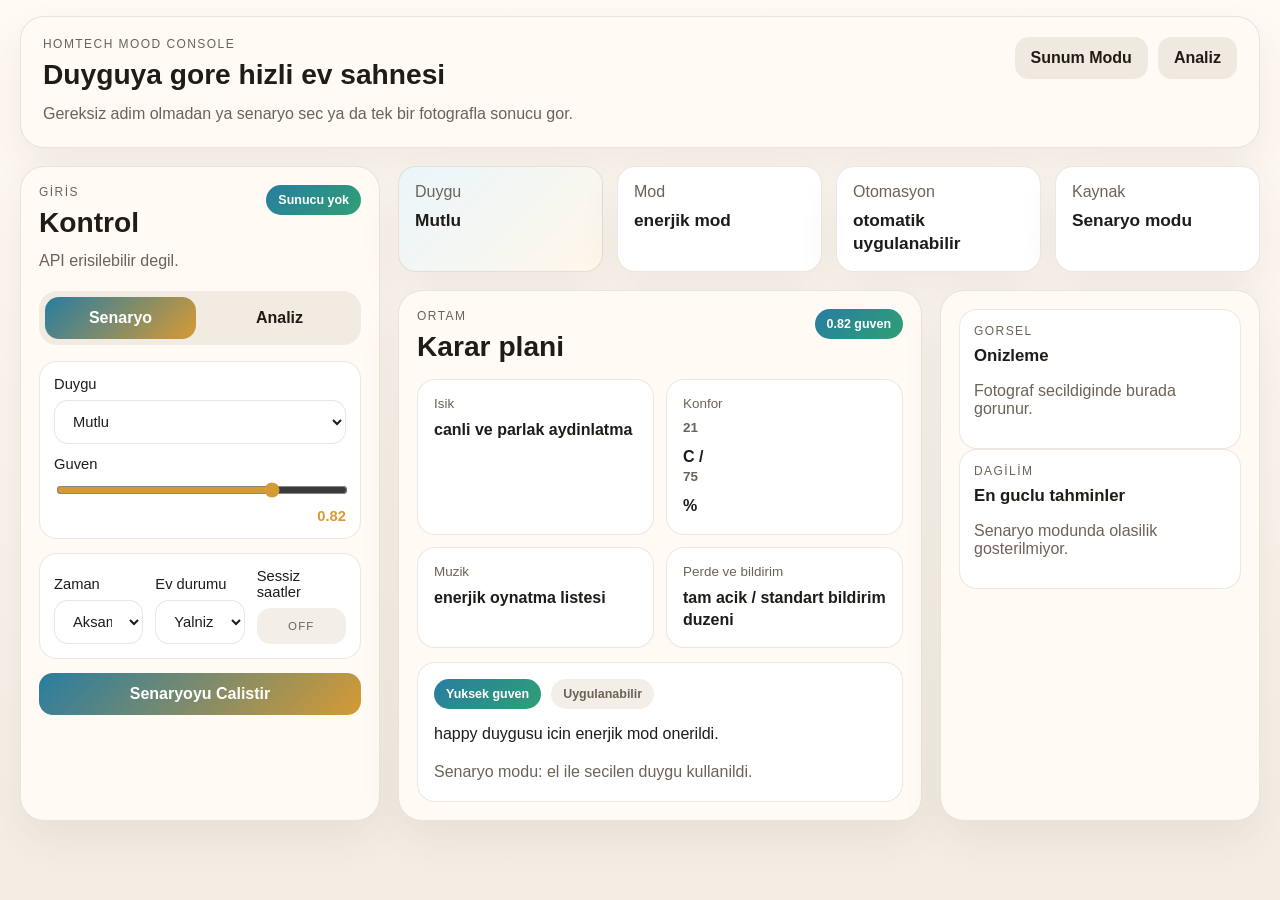
==== commit f11d8b75: "Prepare project for GitHub" ====
--- a/src/web_demo/index.html
+++ b/src/web_demo/index.html
@@ -1,318 +1,230 @@
-<!DOCTYPE html>
+﻿<!DOCTYPE html>
 <html lang="tr">
   <head>
     <meta charset="UTF-8" />
     <meta name="viewport" content="width=device-width, initial-scale=1.0" />
     <title>HOMTECH Mood Console</title>
-    <link rel="preconnect" href="https://fonts.googleapis.com" />
-    <link rel="preconnect" href="https://fonts.gstatic.com" crossorigin />
-    <link
-      href="https://fonts.googleapis.com/css2?family=Space+Grotesk:wght@400;500;700&family=Manrope:wght@400;600;700;800&display=swap"
-      rel="stylesheet"
-    />
     <link rel="icon" type="image/png" href="./app_icon.png" />
     <link rel="stylesheet" href="./styles.css" />
   </head>
   <body>
-    <div class="ambient ambient-one"></div>
-    <div class="ambient ambient-two"></div>
-
     <div class="page-shell">
-      <header class="hero-shell">
-        <section class="hero glass hero-main">
-          <div class="hero-stage">
-            <div class="hero-copy">
-              <p class="eyebrow">HOMTECH / Emotion Adaptive Living</p>
-              <h1>Akıllı evi kullanıcının ifadesine göre yeniden sahneleyen modern demo paneli</h1>
-              <p class="hero-text">
-                Duygu tahmini, bağlamsal karar motoru ve akıllı ev aksiyonlarını tek bir premium
-                ekranda göster. Sunum sırasında hem elle senaryo kur hem de fotoğraf yükleyip
-                gerçek model sonucunu anında yansıt.
-              </p>
-              <div class="hero-tags">
-                <span class="hero-tag">7 duygu sınıfı</span>
-                <span class="hero-tag">Canlı senaryo motoru</span>
-                <span class="hero-tag">Fotoğraf analizi</span>
-                <span class="hero-tag">Sunum + demo birlikte</span>
-              </div>
-              <div class="hero-actions">
-                <button class="hero-button primary-scroll" type="button" data-jump-tab="analysis">
-                  Fotoğraf Analizine Git
-                </button>
-                <button class="hero-button secondary-scroll" type="button" data-jump-tab="scenario">
-                  Senaryo Modunu Aç
-                </button>
-                <a class="hero-button secondary-scroll" href="/presentation">
-                  Sunum Modülü
-                </a>
-              </div>
-            </div>
-
-            <div class="hero-aside">
-              <div class="status-card">
-                <span class="status-label">Canlı Sistem Durumu</span>
-                <strong id="status-pill" aria-live="polite">Model hazırlanıyor</strong>
-                <p id="status-detail">Yerel web arayüzü, duygu tahmini ve HOMTECH karar motoru aynı panelde.</p>
-              </div>
-
-              <div class="hero-spotlight">
-                <div class="spotlight-topline">Demo Özeti</div>
-                <h3>Tek panelde ürün fikri ve canlı deneyim</h3>
-                <p>
-                  Bu ekran, modeli yalnızca teknik bir çıktı olarak değil, HOMTECH bağlamında
-                  yorumlanabilir bir akıllı ev deneyimi olarak sunar.
-                </p>
-                <div class="spotlight-grid">
-                  <div class="spotlight-item">
-                    <span>Senaryo modu</span>
-                    <strong>Sunum güvencesi</strong>
-                  </div>
-                  <div class="spotlight-item">
-                    <span>Analiz modu</span>
-                    <strong>Gerçek model çıktısı</strong>
-                  </div>
-                  <div class="spotlight-item">
-                    <span>Çıktı tipi</span>
-                    <strong>Işık + müzik + konfor</strong>
-                  </div>
-                </div>
-              </div>
-            </div>
-          </div>
-
-          <div class="hero-summary-band">
-            <div class="summary-band-item">
-              <span>Kontrol</span>
-              <strong>Manuel senaryo + canlı analiz</strong>
-              <p>Sunum sırasında hem risksiz akışı hem de gerçek model tepkisini gösterebilirsin.</p>
-            </div>
-            <div class="summary-band-item">
-              <span>Karar Katmanı</span>
-              <strong>Akıllı ev aksiyon planı</strong>
-              <p>Duygu sonucu; ışık, sıcaklık, müzik, perde ve bildirim kararlarına çevrilir.</p>
-            </div>
-            <div class="summary-band-item">
-              <span>Sunum Geçişi</span>
-              <strong>Demo panelden sunum modülüne</strong>
-              <p>Aynı localhost yapısı içinde teknik anlatım ve canlı uygulama yan yana durur.</p>
-            </div>
-          </div>
-        </section>
+      <header class="topbar panel">
+        <div>
+          <p class="eyebrow">HOMTECH Mood Console</p>
+          <h1>Duyguya gore hizli ev sahnesi</h1>
+          <p class="lead">
+            Gereksiz adim olmadan ya senaryo sec ya da tek bir fotografla sonucu gor.
+          </p>
+        </div>
+        <div class="topbar-actions">
+          <a class="ghost-button" href="/presentation">Sunum Modu</a>
+          <button class="ghost-button" type="button" data-jump-tab="analysis">Analiz</button>
+        </div>
       </header>
 
-      <main class="dashboard-grid">
-        <section class="control-panel glass">
+      <main class="app-grid">
+        <section class="panel sidebar">
           <div class="panel-head">
             <div>
-              <p class="section-kicker">Kontrol Merkezi</p>
-              <h2>Sunum Akışı</h2>
-            </div>
-            <p>Elle sahne kur veya fotoğraf yükleyip modele sor.</p>
-          </div>
+              <p class="section-kicker">Giris</p>
+              <h2>Kontrol</h2>
+            </div>
+            <strong id="status-pill" class="status-pill">Hazirlaniyor</strong>
+          </div>
+          <p id="status-detail" class="muted status-text">
+            Sistem durumu kontrol ediliyor.
+          </p>
 
           <div class="tabs" role="tablist">
-            <button class="tab active" data-tab="scenario">Senaryo</button>
-            <button class="tab" data-tab="analysis">Görsel Analizi</button>
+            <button class="tab active" data-tab="scenario" type="button">Senaryo</button>
+            <button class="tab" data-tab="analysis" type="button">Analiz</button>
           </div>
 
           <form id="scenario-form" class="form-pane active">
-            <div class="micro-copy">
-              Ders sunumunda akışı garantiye almak için ruh halini ve ev bağlamını elle belirle.
-            </div>
-
             <div class="field-group">
-              <div class="group-title">Ruh Hâli</div>
               <label>
                 Duygu
                 <select name="emotion">
                   <option value="happy">Mutlu</option>
-                  <option value="sad">Üzgün</option>
-                  <option value="angry">Öfkeli</option>
+                  <option value="sad">Uzgün</option>
+                  <option value="angry">Ofkeli</option>
                   <option value="fear">Korku</option>
-                  <option value="surprise">Şaşırmış</option>
-                  <option value="neutral">Nötr</option>
-                  <option value="disgust">İğrenme</option>
-                </select>
-              </label>
-
-              <label>
-                Güven skoru
+                  <option value="surprise">Saskin</option>
+                  <option value="neutral">Notr</option>
+                  <option value="disgust">Igrenme</option>
+                </select>
+              </label>
+
+              <label>
+                Guven
                 <input type="range" name="confidence" min="0.30" max="0.99" step="0.01" value="0.82" />
                 <span class="range-value" data-range-for="confidence">0.82</span>
               </label>
             </div>
 
+            <div class="field-group compact-grid">
+              <label>
+                Zaman
+                <select name="time_of_day">
+                  <option value="morning">Sabah</option>
+                  <option value="day">Gunduz</option>
+                  <option value="evening" selected>Aksam</option>
+                  <option value="night">Gece</option>
+                </select>
+              </label>
+              <label>
+                Ev durumu
+                <select name="occupancy">
+                  <option value="alone">Yalniz</option>
+                  <option value="family">Aile</option>
+                  <option value="guests">Misafir</option>
+                </select>
+              </label>
+              <label class="toggle simple-toggle">
+                Sessiz saatler
+                <input type="checkbox" name="quiet_hours" />
+                <span class="toggle-chip">off</span>
+              </label>
+            </div>
+
+            <button type="submit" class="primary-button">Senaryoyu Calistir</button>
+          </form>
+
+          <form id="analysis-form" class="form-pane">
+            <p id="analysis-copy" class="muted helper-text">
+              Analiz icin modeli hazirla, sonra tek bir fotograf sec.
+            </p>
+
             <div class="field-group">
-              <div class="group-title">Ev Bağlamı</div>
-              <div class="triple-grid">
-                <label>
-                  Zaman
-                  <select name="time_of_day">
-                    <option value="morning">Sabah</option>
-                    <option value="day">Gündüz</option>
-                    <option value="evening" selected>Akşam</option>
-                    <option value="night">Gece</option>
-                  </select>
-                </label>
-                <label>
-                  Ev Doluluğu
-                  <select name="occupancy">
-                    <option value="alone">Yalnız</option>
-                    <option value="family">Aile</option>
-                    <option value="guests">Misafir</option>
-                  </select>
-                </label>
-                <label class="toggle">
-                  Sessiz saatler
-                  <input type="checkbox" name="quiet_hours" />
-                  <span class="toggle-chip">off</span>
-                </label>
-              </div>
-            </div>
-
-            <button type="submit" class="primary-button">Ortami Simule Et</button>
-          </form>
-
-          <form id="analysis-form" class="form-pane">
-            <div id="analysis-copy" class="micro-copy">
-              Tek kişilik, önde ve iyi ışık alan bir fotoğraf kullanırsan model daha tutarlı sonuç verir.
-            </div>
-
-            <div class="field-group">
-              <div class="group-title">Fotoğraf Girişi</div>
               <label class="file-drop" id="file-drop-zone">
                 <input type="file" name="image" accept="image/*" />
-                <span class="drop-title">Dosyayı buraya sürükle bırak</span>
-                <span class="drop-subtitle">veya tıklayıp galeriden seç</span>
-                <span id="file-name" class="file-name">Henüz dosya seçilmedi</span>
-              </label>
-            </div>
-
-            <div class="field-group">
-              <div class="group-title">Ev Bağlamı</div>
-              <div class="triple-grid">
-                <label>
-                  Zaman
-                  <select name="time_of_day">
-                    <option value="morning">Sabah</option>
-                    <option value="day">Gündüz</option>
-                    <option value="evening" selected>Akşam</option>
-                    <option value="night">Gece</option>
-                  </select>
-                </label>
-                <label>
-                  Ev Doluluğu
-                  <select name="occupancy">
-                    <option value="alone">Yalnız</option>
-                    <option value="family">Aile</option>
-                    <option value="guests">Misafir</option>
-                  </select>
-                </label>
-                <label class="toggle">
-                  Sessiz saatler
-                  <input type="checkbox" name="quiet_hours" />
-                  <span class="toggle-chip">off</span>
-                </label>
-              </div>
-            </div>
-
-            <div class="field-group compact">
-              <label class="toggle wide-toggle">
-                Tüm Görseli Kullan
-                <input type="checkbox" name="use_full_image" />
+                <span class="drop-title">Fotograf sec</span>
+                <span class="drop-subtitle">JPG veya PNG</span>
+                <span id="file-name" class="file-name">Dosya secilmedi</span>
+              </label>
+            </div>
+
+            <div class="field-group compact-grid">
+              <label>
+                Zaman
+                <select name="time_of_day">
+                  <option value="morning">Sabah</option>
+                  <option value="day">Gunduz</option>
+                  <option value="evening" selected>Aksam</option>
+                  <option value="night">Gece</option>
+                </select>
+              </label>
+              <label>
+                Ev durumu
+                <select name="occupancy">
+                  <option value="alone">Yalniz</option>
+                  <option value="family">Aile</option>
+                  <option value="guests">Misafir</option>
+                </select>
+              </label>
+              <label class="toggle simple-toggle">
+                Sessiz saatler
+                <input type="checkbox" name="quiet_hours" />
                 <span class="toggle-chip">off</span>
               </label>
             </div>
 
-            <button type="submit" class="primary-button">Görseli Analiz Et</button>
+            <label class="toggle wide-toggle">
+              Tum gorseli kullan
+              <input type="checkbox" name="use_full_image" />
+              <span class="toggle-chip">off</span>
+            </label>
+
+            <div class="inline-actions">
+              <button id="warmup-button" class="ghost-button" type="button">Modeli Hazirla</button>
+              <button type="submit" class="primary-button">Gorseli Analiz Et</button>
+            </div>
           </form>
         </section>
 
-        <section class="command-center glass">
-          <div class="metrics-row">
-            <article class="metric-card accent-card">
-              <span class="metric-label">Algılanan Duygu</span>
+        <section class="workspace">
+          <div class="summary-grid">
+            <article class="panel metric-card accent-card">
+              <span class="metric-label">Duygu</span>
               <strong id="emotion-output">Mutlu</strong>
             </article>
-            <article class="metric-card">
-              <span class="metric-label">HOMTECH Modu</span>
+            <article class="panel metric-card">
+              <span class="metric-label">Mod</span>
               <strong id="mode-output">enerjik mod</strong>
             </article>
-            <article class="metric-card">
+            <article class="panel metric-card">
               <span class="metric-label">Otomasyon</span>
               <strong id="automation-output">otomatik uygulanabilir</strong>
             </article>
-          </div>
-
-          <div class="experience-grid">
-            <section class="house-card">
-              <div class="house-topline">
+            <article class="panel metric-card compact-status">
+              <span class="metric-label">Kaynak</span>
+              <strong id="source-output">Senaryo modu</strong>
+            </article>
+          </div>
+
+          <div class="workspace-grid">
+            <section class="panel scene-panel">
+              <div class="section-head">
                 <div>
-                  <p class="section-kicker">Canlı Ev Sahnesi</p>
-                  <h2>Ortam Kararları</h2>
-                </div>
-                <span id="source-output">Senaryo modu</span>
-              </div>
-
-              <div class="house-stage">
-                <div class="room glow-room">
-                  <span>Işık</span>
-                  <strong id="lighting-output">canlı ve parlak aydınlatma</strong>
-                </div>
-                <div class="room climate-room">
+                  <p class="section-kicker">Ortam</p>
+                  <h2>Karar plani</h2>
+                </div>
+                <span id="confidence-output" class="info-chip strong">0.82 guven</span>
+              </div>
+
+              <div class="scene-grid">
+                <div class="scene-item">
+                  <span>Isik</span>
+                  <strong id="lighting-output">canli ve parlak aydinlatma</strong>
+                </div>
+                <div class="scene-item">
                   <span>Konfor</span>
                   <strong><span id="temperature-output">21</span>C / <span id="brightness-output">75</span>%</strong>
                 </div>
-                <div class="room audio-room">
-                  <span>Müzik</span>
+                <div class="scene-item">
+                  <span>Muzik</span>
                   <strong id="music-output">enerjik oynatma listesi</strong>
                 </div>
-                <div class="room privacy-room">
-                  <span>Perde & Bildirim</span>
-                  <strong id="privacy-output">tam açık / standart bildirim düzeni</strong>
-                </div>
+                <div class="scene-item">
+                  <span>Perde ve bildirim</span>
+                  <strong id="privacy-output">tam acik / standart bildirim</strong>
+                </div>
+              </div>
+
+              <div class="summary-box">
+                <div class="badge-row">
+                  <span id="confidence-badge" class="info-chip strong">Yuksek guven</span>
+                  <span id="readiness-badge" class="info-chip">Sunum hazir</span>
+                </div>
+                <p id="summary-output">happy duygusu icin enerjik mod onerildi.</p>
+                <p id="note-output" class="muted">Senaryo modu: el ile secilen duygu kullanildi.</p>
               </div>
             </section>
 
-            <aside class="summary-card">
-              <div class="summary-head">
-                <div>
-                  <p class="section-kicker">Durum Özeti</p>
-                  <h2>Karar Açıklaması</h2>
-                </div>
-                <span id="confidence-output">0.82 güven</span>
-              </div>
-
-              <div class="summary-flags">
-                <span id="confidence-badge" class="info-chip strong">Yüksek güven</span>
-                <span id="readiness-badge" class="info-chip">Sunum hazır</span>
-              </div>
-
-              <p id="summary-output">
-                happy duygusu için enerjik mod önerildi.
-              </p>
-              <p id="note-output" class="muted">
-                Senaryo modu: el ile seçilen duygu kullanıldı.
-              </p>
-
+            <aside class="panel side-panel">
               <div class="preview-card">
-                <div class="preview-title">Yüklenen Fotoğraf</div>
-                <img id="preview-image" alt="Yüklenen görsel önizlemesi" hidden />
-                <p id="preview-placeholder" class="muted">Henüz fotoğraf seçilmedi.</p>
+                <div class="section-head small">
+                  <div>
+                    <p class="section-kicker">Gorsel</p>
+                    <h2>Onizleme</h2>
+                  </div>
+                </div>
+                <img id="preview-image" alt="Yuklenen gorsel onizlemesi" hidden />
+                <p id="preview-placeholder" class="muted">Fotograf secildiginde burada gorunur.</p>
+              </div>
+
+              <div class="probability-panel">
+                <div class="section-head small">
+                  <div>
+                    <p class="section-kicker">Dagilim</p>
+                    <h2>En guclu tahminler</h2>
+                  </div>
+                </div>
+                <div id="probability-list" class="probability-list"></div>
               </div>
             </aside>
           </div>
-
-          <section class="probability-panel">
-            <div class="panel-head inline">
-              <div>
-                <p class="section-kicker">Model Dağılımı</p>
-                <h2>Duygu Olasılıkları</h2>
-              </div>
-              <p>Modelin hangi sınıflar arasında kararsız kaldığını canlı olarak izle.</p>
-            </div>
-            <div id="probability-list" class="probability-list"></div>
-          </section>
         </section>
       </main>
     </div>
--- a/src/web_demo/styles.css
+++ b/src/web_demo/styles.css
@@ -1,673 +1,395 @@
-:root {
-  --bg: #f4efe6;
-  --bg-secondary: #fffaf2;
-  --panel: rgba(255, 251, 245, 0.84);
-  --panel-strong: rgba(255, 255, 255, 0.94);
-  --surface: rgba(255, 255, 255, 0.62);
-  --surface-strong: rgba(255, 255, 255, 0.78);
-  --line: rgba(145, 113, 74, 0.16);
-  --text: #1f1b18;
-  --muted: #6f6458;
-  --cyan: #2fa9c8;
-  --mint: #3bbb90;
-  --amber: #de9c2f;
-  --rose: #d9788b;
-  --shadow: 0 28px 90px rgba(84, 59, 31, 0.12);
-  --radius-xl: 32px;
+﻿:root {
+  --bg: #f5efe6;
+  --panel: #fffaf4;
+  --panel-strong: #ffffff;
+  --line: rgba(120, 88, 50, 0.14);
+  --text: #1f1b17;
+  --muted: #6d6257;
+  --accent: #287da1;
+  --accent-soft: #d9eef6;
+  --warm: #d69a34;
+  --success: #2f9f75;
+  --shadow: 0 18px 40px rgba(80, 58, 35, 0.08);
   --radius-lg: 24px;
   --radius-md: 18px;
+  --radius-sm: 14px;
 }
 
 * {
   box-sizing: border-box;
-}
-
-html {
-  scroll-behavior: smooth;
 }
 
 body {
   margin: 0;
   min-height: 100vh;
   color: var(--text);
-  font-family: "Manrope", sans-serif;
-  background:
-    radial-gradient(circle at 12% 12%, rgba(222, 156, 47, 0.16), transparent 21%),
-    radial-gradient(circle at 86% 16%, rgba(47, 169, 200, 0.12), transparent 22%),
-    radial-gradient(circle at 76% 82%, rgba(217, 120, 139, 0.08), transparent 20%),
-    linear-gradient(160deg, var(--bg-secondary) 0%, var(--bg) 48%, #efe3d6 100%);
-}
-
-body::before {
-  content: "";
-  position: fixed;
-  inset: 0;
-  pointer-events: none;
-  background-image:
-    linear-gradient(rgba(31, 27, 24, 0.03) 1px, transparent 1px),
-    linear-gradient(90deg, rgba(31, 27, 24, 0.03) 1px, transparent 1px);
-  background-size: 42px 42px;
-  mask-image: linear-gradient(to bottom, rgba(0, 0, 0, 0.9), transparent);
-}
-
-.ambient {
-  position: fixed;
-  width: 420px;
-  height: 420px;
-  border-radius: 50%;
-  filter: blur(96px);
-  opacity: 0.22;
-  pointer-events: none;
-}
-
-.ambient-one {
-  top: -90px;
-  right: -120px;
-  background: #f3b34d;
-}
-
-.ambient-two {
-  left: -120px;
-  bottom: -110px;
-  background: #70cfe6;
+  font-family: "Segoe UI", Arial, sans-serif;
+  background: linear-gradient(180deg, #fffaf4 0%, #f4ede4 100%);
+}
+
+button,
+input,
+select {
+  font: inherit;
 }
 
 .page-shell {
-  position: relative;
-  width: min(1400px, calc(100% - 32px));
+  width: min(1240px, calc(100% - 24px));
   margin: 0 auto;
-  padding: 28px 0 42px;
-}
-
-.glass,
-.status-card,
-.metric-card,
-.house-card,
-.summary-card,
-.probability-panel,
-.hero-button,
-.hero-spotlight {
+  padding: 16px 0 28px;
+}
+
+.panel {
+  background: var(--panel);
   border: 1px solid var(--line);
+  border-radius: var(--radius-lg);
   box-shadow: var(--shadow);
-  backdrop-filter: blur(24px);
-}
-
-.hero-shell {
-  margin-bottom: 26px;
-}
-
-.hero {
-  border-radius: 36px;
-  background: linear-gradient(180deg, rgba(255, 255, 255, 0.62), rgba(255, 250, 242, 0.84));
-}
-
-.hero-main {
-  display: grid;
-  gap: 22px;
-  padding: 28px;
-}
-
-.hero-stage {
-  display: grid;
-  grid-template-columns: minmax(0, 1.18fr) 380px;
-  gap: 22px;
-}
-
-.hero-copy {
-  display: grid;
-  gap: 8px;
+}
+
+.topbar {
+  display: flex;
+  justify-content: space-between;
+  gap: 20px;
+  align-items: flex-start;
+  padding: 20px 22px;
+  margin-bottom: 18px;
+}
+
+.topbar h1,
+.panel-head h2,
+.section-head h2 {
+  margin: 0;
+  font-size: clamp(1.4rem, 2.2vw, 2rem);
 }
 
 .eyebrow,
 .section-kicker,
 .metric-label,
-.muted,
-.group-title,
-.panel-head p,
-.house-topline > span,
-.summary-head > span,
-.preview-title,
-.status-label,
-.spotlight-topline {
+.muted {
   color: var(--muted);
 }
 
 .eyebrow,
-.section-kicker,
-.group-title,
-.preview-title,
-.status-label,
-.spotlight-topline {
-  margin: 0 0 10px;
-  text-transform: uppercase;
-  letter-spacing: 0.14em;
-  font-size: 0.78rem;
-}
-
-.hero h1,
-.panel-head h2,
-.house-topline h2,
-.summary-head h2,
-.hero-spotlight h3 {
-  margin: 0;
-  font-family: "Space Grotesk", sans-serif;
-}
-
-.hero h1 {
-  max-width: 760px;
-  font-size: clamp(2.7rem, 4vw, 5rem);
-  line-height: 0.94;
-}
-
-.hero-text {
-  max-width: 760px;
-  margin: 10px 0 0;
-  color: color-mix(in srgb, var(--text) 84%, white 16%);
-  font-size: 1.05rem;
-  line-height: 1.76;
-}
-
-.hero-tags {
-  display: flex;
-  flex-wrap: wrap;
-  gap: 10px;
-  margin-top: 6px;
-}
-
-.hero-tag {
-  display: inline-flex;
-  align-items: center;
-  padding: 10px 12px;
-  border-radius: 999px;
-  background: rgba(255, 255, 255, 0.62);
-  color: var(--muted);
-  font-size: 0.88rem;
-  font-weight: 700;
-}
-
-.hero-actions {
-  display: flex;
-  flex-wrap: wrap;
-  gap: 12px;
-  margin-top: 18px;
-}
-
-.hero-button {
-  display: inline-flex;
-  align-items: center;
-  justify-content: center;
-  padding: 14px 18px;
-  border-radius: 999px;
-  color: var(--text);
-  text-decoration: none;
-  font: inherit;
-  font-weight: 800;
-  cursor: pointer;
-  background: rgba(255, 255, 255, 0.56);
-}
-
-.primary-scroll {
-  background: linear-gradient(135deg, rgba(47, 169, 200, 0.18), rgba(222, 156, 47, 0.22));
-}
-
-.secondary-scroll {
-  background: rgba(255, 255, 255, 0.56);
-}
-
-.hero-aside {
-  display: grid;
-  gap: 16px;
-}
-
-.status-card,
-.hero-spotlight,
-.metric-card,
-.house-card,
-.summary-card,
-.probability-panel,
-.micro-copy,
-.field-group,
-.preview-card,
-.probability-item {
-  background: var(--surface);
-}
-
-.status-card,
-.hero-spotlight {
-  padding: 18px;
-  border-radius: var(--radius-lg);
-}
-
-.status-card strong {
-  display: inline-flex;
-  margin: 10px 0 12px;
-  padding: 10px 14px;
-  border-radius: 999px;
-  color: #fff;
-  background: linear-gradient(135deg, var(--cyan), var(--mint));
-}
-
-.status-card p,
-.hero-spotlight p,
-.summary-card p,
-.micro-copy {
-  margin: 0;
-  line-height: 1.65;
-}
-
-#status-detail {
-  min-height: 3.2em;
-}
-
-.hero-spotlight {
-  background:
-    radial-gradient(circle at top right, rgba(47, 169, 200, 0.14), transparent 34%),
-    linear-gradient(160deg, rgba(255, 255, 255, 0.72), rgba(255, 250, 242, 0.94));
-}
-
-.hero-spotlight h3 {
-  margin-bottom: 8px;
-  font-size: 1.4rem;
-}
-
-.spotlight-grid {
-  display: grid;
-  gap: 12px;
-  margin-top: 16px;
-}
-
-.spotlight-item {
-  padding: 14px 15px;
-  border-radius: var(--radius-md);
-  background: rgba(255, 255, 255, 0.72);
-}
-
-.spotlight-item span {
-  display: block;
-  color: var(--muted);
-  font-size: 0.8rem;
+.section-kicker {
+  margin: 0 0 8px;
   text-transform: uppercase;
   letter-spacing: 0.12em;
-}
-
-.spotlight-item strong {
-  display: block;
-  margin-top: 8px;
-  font-size: 1.05rem;
-}
-
-.hero-summary-band {
-  display: grid;
-  grid-template-columns: repeat(3, 1fr);
-  gap: 14px;
-}
-
-.summary-band-item {
-  padding: 16px;
-  border-radius: 20px;
-  border: 1px solid color-mix(in srgb, var(--line) 70%, white 30%);
-  background: rgba(255, 255, 255, 0.56);
-}
-
-.summary-band-item span {
-  display: block;
-  color: var(--muted);
-  font-size: 0.8rem;
-  text-transform: uppercase;
-  letter-spacing: 0.12em;
-}
-
-.summary-band-item strong {
-  display: block;
-  margin-top: 8px;
-  font-size: 1.2rem;
-}
-
-.summary-band-item p {
-  margin: 8px 0 0;
+  font-size: 0.75rem;
+}
+
+.lead {
+  margin: 10px 0 0;
+  max-width: 620px;
   color: var(--muted);
   line-height: 1.6;
 }
 
-.dashboard-grid {
-  display: grid;
-  grid-template-columns: 430px minmax(0, 1fr);
-  gap: 24px;
-}
-
-.glass {
-  padding: 22px;
-  border-radius: var(--radius-xl);
-  background: var(--panel);
+.topbar-actions,
+.inline-actions,
+.badge-row {
+  display: flex;
+  gap: 10px;
+  flex-wrap: wrap;
+}
+
+.app-grid {
+  display: grid;
+  grid-template-columns: 360px minmax(0, 1fr);
+  gap: 18px;
+}
+
+.sidebar {
+  padding: 18px;
 }
 
 .panel-head,
-.panel-head.inline,
-.house-topline,
-.summary-head {
+.section-head {
   display: flex;
   justify-content: space-between;
   gap: 16px;
   align-items: flex-start;
 }
 
-.panel-head h2,
-.house-topline h2,
-.summary-head h2 {
-  font-size: 1.52rem;
-}
-
-.tabs {
-  display: grid;
-  grid-template-columns: repeat(2, 1fr);
-  gap: 8px;
-  width: 100%;
-  padding: 8px;
-  margin: 22px 0 18px;
-  border-radius: 20px;
-  background: rgba(255, 255, 255, 0.58);
-}
-
-.tab,
-.primary-button,
-select,
-input[type="range"] {
-  font: inherit;
-}
-
-.tab {
-  border: 0;
-  border-radius: 16px;
-  padding: 13px 16px;
-  color: var(--text);
-  background: transparent;
-  cursor: pointer;
-}
-
-.tab.active {
-  color: #fff;
-  background: linear-gradient(135deg, var(--cyan), var(--amber));
-}
-
-.form-pane {
-  display: none;
-  gap: 16px;
-}
-
-.form-pane.active {
-  display: grid;
-}
-
-.micro-copy {
-  padding: 14px 16px;
-  border-radius: var(--radius-md);
-  border: 1px solid rgba(145, 113, 74, 0.12);
-  color: color-mix(in srgb, var(--text) 82%, white 18%);
-}
-
-.field-group {
-  display: grid;
-  gap: 14px;
-  padding: 16px;
-  border-radius: 22px;
-  border: 1px solid rgba(145, 113, 74, 0.12);
-}
-
-.field-group.compact {
-  padding: 12px 14px;
-}
-
-label {
-  display: grid;
-  gap: 10px;
-  font-size: 0.94rem;
-}
-
-select,
-input[type="range"],
-.file-drop,
-.toggle-chip {
-  width: 100%;
-}
-
-select,
-.file-drop {
-  padding: 14px 16px;
-  border-radius: 18px;
-  border: 1px solid rgba(145, 113, 74, 0.12);
-  background: var(--panel-strong);
-  color: var(--text);
-}
-
-input[type="range"] {
-  accent-color: var(--amber);
-}
-
-.range-value {
-  justify-self: end;
-  color: var(--amber);
-  font-weight: 800;
-}
-
-.triple-grid {
-  display: grid;
-  grid-template-columns: repeat(3, 1fr);
-  gap: 12px;
-}
-
-.toggle input,
-.file-drop input {
-  display: none;
-}
-
-.toggle-chip {
-  display: inline-flex;
-  justify-content: center;
-  padding: 14px 16px;
-  border-radius: 18px;
-  background: rgba(255, 255, 255, 0.68);
-  color: var(--muted);
-  text-transform: uppercase;
-  letter-spacing: 0.12em;
-  font-size: 0.75rem;
-}
-
-.toggle input:checked + .toggle-chip {
-  color: #fff;
-  background: linear-gradient(135deg, var(--cyan), var(--mint));
-}
-
-.wide-toggle {
-  width: fit-content;
-}
-
-.file-drop {
-  cursor: pointer;
-  min-height: 160px;
-  place-items: center;
-  text-align: center;
-  border-style: dashed;
-  transition: transform 180ms ease, border-color 180ms ease, background 180ms ease;
-}
-
-.drop-title {
-  color: var(--text);
-  font-size: 1.05rem;
-  font-weight: 800;
-}
-
-.drop-subtitle,
-.file-name {
-  color: var(--muted);
-}
-
-.file-name {
-  margin-top: 4px;
-  font-size: 0.88rem;
-}
-
-.file-drop.drag-over {
-  transform: translateY(-2px);
-  border-color: rgba(47, 169, 200, 0.6);
-  background: linear-gradient(135deg, rgba(47, 169, 200, 0.12), rgba(222, 156, 47, 0.12));
-}
-
-.primary-button {
-  padding: 16px 20px;
-  border: 0;
-  border-radius: 18px;
-  color: #fff;
-  font-weight: 800;
-  cursor: pointer;
-  background: linear-gradient(135deg, var(--cyan), var(--amber));
-}
-
-.primary-button:disabled {
-  cursor: not-allowed;
-  opacity: 0.55;
-  filter: saturate(0.7);
-}
-
-.metrics-row {
-  display: grid;
-  grid-template-columns: repeat(3, 1fr);
-  gap: 14px;
-  margin-bottom: 18px;
-}
-
-.metric-card,
-.house-card,
-.summary-card,
-.probability-panel {
-  padding: 18px;
-  border-radius: 24px;
-  border: 1px solid rgba(145, 113, 74, 0.12);
-}
-
-.accent-card {
-  background:
-    radial-gradient(circle at top right, rgba(217, 120, 139, 0.14), transparent 30%),
-    linear-gradient(135deg, rgba(47, 169, 200, 0.12), rgba(255, 255, 255, 0.6));
-}
-
-.metric-card strong {
-  display: block;
-  margin-top: 10px;
-  font-size: 1.24rem;
-  line-height: 1.25;
-}
-
-.experience-grid {
-  display: grid;
-  grid-template-columns: 1.15fr 0.85fr;
-  gap: 18px;
-  margin-bottom: 18px;
-}
-
-.house-topline > span {
-  display: inline-flex;
-  align-self: center;
-  padding: 8px 12px;
-  border-radius: 999px;
-  background: rgba(255, 255, 255, 0.62);
-}
-
-.house-stage {
-  margin-top: 18px;
-  display: grid;
-  grid-template-columns: repeat(2, 1fr);
-  gap: 14px;
-}
-
-.room {
-  position: relative;
-  min-height: 148px;
-  padding: 18px;
-  border-radius: 22px;
-  overflow: hidden;
-  border: 1px solid rgba(145, 113, 74, 0.1);
-}
-
-.room::after {
-  content: "";
-  position: absolute;
-  width: 140px;
-  height: 140px;
-  right: -34px;
-  bottom: -40px;
-  border-radius: 50%;
-  background: rgba(255, 255, 255, 0.28);
-}
-
-.room span {
-  display: block;
-  margin-bottom: 10px;
-  color: var(--muted);
-}
-
-.room strong {
-  position: relative;
-  z-index: 1;
-  display: block;
-  max-width: 190px;
-  line-height: 1.35;
-  font-size: 1.08rem;
-}
-
-.glow-room {
-  background: linear-gradient(135deg, rgba(222, 156, 47, 0.18), rgba(255, 255, 255, 0.56));
-}
-
-.climate-room {
-  background: linear-gradient(135deg, rgba(47, 169, 200, 0.18), rgba(255, 255, 255, 0.56));
-}
-
-.audio-room {
-  background: linear-gradient(135deg, rgba(59, 187, 144, 0.16), rgba(255, 255, 255, 0.56));
-}
-
-.privacy-room {
-  background: linear-gradient(135deg, rgba(217, 120, 139, 0.16), rgba(255, 255, 255, 0.56));
-}
-
-.summary-flags {
-  display: flex;
-  flex-wrap: wrap;
-  gap: 10px;
-  margin: 14px 0 10px;
-}
-
+.status-pill,
 .info-chip {
   display: inline-flex;
   align-items: center;
   justify-content: center;
   padding: 8px 12px;
   border-radius: 999px;
-  background: rgba(255, 255, 255, 0.68);
-  color: var(--muted);
-  font-size: 0.8rem;
-  letter-spacing: 0.04em;
+  font-size: 0.78rem;
+  font-weight: 700;
+}
+
+.status-pill {
+  color: #fff;
+  background: linear-gradient(135deg, var(--accent), var(--success));
+}
+
+.status-text,
+.helper-text {
+  margin: 10px 0 0;
+  line-height: 1.55;
+}
+
+.tabs {
+  display: grid;
+  grid-template-columns: repeat(2, 1fr);
+  gap: 8px;
+  padding: 6px;
+  margin: 18px 0 16px;
+  border-radius: var(--radius-md);
+  background: #f2ebe1;
+}
+
+.tab,
+.ghost-button,
+.primary-button {
+  border: 0;
+  border-radius: var(--radius-sm);
+  cursor: pointer;
+}
+
+.tab {
+  padding: 12px 14px;
+  background: transparent;
+  color: var(--text);
+  font-weight: 600;
+}
+
+.tab.active {
+  color: #fff;
+  background: linear-gradient(135deg, var(--accent), var(--warm));
+}
+
+.form-pane {
+  display: none;
+  gap: 14px;
+}
+
+.form-pane.active {
+  display: grid;
+}
+
+.field-group,
+.summary-box,
+.preview-card,
+.probability-panel,
+.scene-item,
+.metric-card {
+  background: #fff;
+  border: 1px solid var(--line);
+  border-radius: var(--radius-md);
+}
+
+.field-group {
+  display: grid;
+  gap: 12px;
+  padding: 14px;
+}
+
+.compact-grid {
+  grid-template-columns: repeat(3, 1fr);
+  align-items: end;
+}
+
+label {
+  display: grid;
+  gap: 8px;
+  font-size: 0.92rem;
+}
+
+select,
+.file-drop,
+.toggle-chip {
+  width: 100%;
+}
+
+select,
+.file-drop {
+  padding: 12px 14px;
+  border-radius: var(--radius-sm);
+  border: 1px solid var(--line);
+  background: var(--panel-strong);
+  color: var(--text);
+}
+
+input[type="range"] {
+  width: 100%;
+  accent-color: var(--warm);
+}
+
+.range-value {
+  justify-self: end;
+  color: var(--warm);
+  font-weight: 700;
+}
+
+.toggle input,
+.file-drop input {
+  display: none;
+}
+
+.toggle-chip {
+  display: inline-flex;
+  justify-content: center;
+  padding: 12px 14px;
+  border-radius: var(--radius-sm);
+  background: #f3efe8;
+  color: var(--muted);
   text-transform: uppercase;
+  font-size: 0.72rem;
+  letter-spacing: 0.1em;
+}
+
+.toggle input:checked + .toggle-chip {
+  color: #fff;
+  background: linear-gradient(135deg, var(--accent), var(--success));
+}
+
+.wide-toggle {
+  display: grid;
+  gap: 8px;
+}
+
+.file-drop {
+  min-height: 140px;
+  place-items: center;
+  text-align: center;
+  border-style: dashed;
+}
+
+.file-drop.drag-over {
+  border-color: var(--accent);
+  background: var(--accent-soft);
+}
+
+.drop-title {
+  font-weight: 700;
+}
+
+.drop-subtitle,
+.file-name {
+  color: var(--muted);
+}
+
+.ghost-button,
+.primary-button {
+  padding: 12px 16px;
+  font-weight: 700;
+}
+
+.ghost-button {
+  color: var(--text);
+  background: #f0e9df;
+  text-decoration: none;
+}
+
+.primary-button {
+  color: #fff;
+  background: linear-gradient(135deg, var(--accent), var(--warm));
+}
+
+.primary-button:disabled,
+.ghost-button:disabled {
+  opacity: 0.6;
+  cursor: not-allowed;
+}
+
+.workspace {
+  display: grid;
+  gap: 18px;
+}
+
+.summary-grid {
+  display: grid;
+  grid-template-columns: repeat(4, 1fr);
+  gap: 14px;
+}
+
+.metric-card {
+  padding: 16px;
+}
+
+.metric-card strong {
+  display: block;
+  margin-top: 8px;
+  font-size: 1.08rem;
+  line-height: 1.35;
+}
+
+.accent-card {
+  background: linear-gradient(135deg, #eaf6fb, #fff7ea);
+}
+
+.workspace-grid {
+  display: grid;
+  grid-template-columns: minmax(0, 1.2fr) 320px;
+  gap: 18px;
+}
+
+.scene-panel,
+.side-panel {
+  padding: 18px;
+}
+
+.scene-grid {
+  display: grid;
+  grid-template-columns: repeat(2, 1fr);
+  gap: 12px;
+  margin-top: 16px;
+}
+
+.scene-item {
+  padding: 16px;
+}
+
+.scene-item span {
+  display: block;
+  margin-bottom: 8px;
+  color: var(--muted);
+  font-size: 0.84rem;
+}
+
+.scene-item strong {
+  line-height: 1.4;
+}
+
+.summary-box {
+  margin-top: 14px;
+  padding: 16px;
+}
+
+.summary-box p {
+  margin: 12px 0 0;
+  line-height: 1.6;
+}
+
+.info-chip {
+  color: var(--muted);
+  background: #f3efe8;
 }
 
 .info-chip.strong {
   color: #fff;
-  background: linear-gradient(135deg, var(--cyan), var(--mint));
-}
-
-.preview-card {
-  margin-top: 14px;
+  background: linear-gradient(135deg, var(--accent), var(--success));
+}
+
+.preview-card,
+.probability-panel {
   padding: 14px;
-  border-radius: 18px;
-  border: 1px solid rgba(145, 113, 74, 0.12);
+}
+
+.section-head.small h2 {
+  font-size: 1.05rem;
 }
 
 #preview-image {
   width: 100%;
-  border-radius: 16px;
-  border: 1px solid rgba(145, 113, 74, 0.12);
+  border-radius: var(--radius-sm);
   object-fit: cover;
-  max-height: 240px;
+  max-height: 220px;
+  border: 1px solid var(--line);
 }
 
 .probability-list {
@@ -677,59 +399,55 @@
 
 .probability-item {
   display: grid;
-  grid-template-columns: 110px minmax(0, 1fr) 56px;
-  gap: 12px;
+  grid-template-columns: 82px minmax(0, 1fr) 52px;
+  gap: 10px;
   align-items: center;
-  padding: 12px 14px;
-  border-radius: 18px;
-  border: 1px solid rgba(145, 113, 74, 0.1);
+  padding: 10px 12px;
+  border-radius: var(--radius-sm);
+  background: #fff;
+  border: 1px solid var(--line);
 }
 
 .probability-track {
-  height: 12px;
+  height: 10px;
   border-radius: 999px;
-  background: rgba(31, 27, 24, 0.08);
+  background: #ece5da;
   overflow: hidden;
 }
 
 .probability-fill {
   height: 100%;
   border-radius: inherit;
-  background: linear-gradient(90deg, var(--cyan), var(--amber));
-}
-
-@media (max-width: 1180px) {
-  .hero-stage,
-  .hero-summary-band,
-  .dashboard-grid,
-  .experience-grid {
+  background: linear-gradient(90deg, var(--accent), var(--warm));
+}
+
+@media (max-width: 1120px) {
+  .app-grid,
+  .workspace-grid {
     grid-template-columns: 1fr;
   }
+
+  .summary-grid {
+    grid-template-columns: repeat(2, 1fr);
+  }
 }
 
 @media (max-width: 760px) {
   .page-shell {
-    width: min(100% - 20px, 1380px);
+    width: min(100% - 16px, 1240px);
   }
 
-  .metrics-row,
-  .triple-grid,
-  .house-stage {
+  .topbar,
+  .panel-head,
+  .section-head,
+  .compact-grid,
+  .scene-grid,
+  .summary-grid {
     grid-template-columns: 1fr;
-  }
-
-  .hero-actions {
     flex-direction: column;
   }
 
   .probability-item {
-    grid-template-columns: 90px minmax(0, 1fr) 50px;
+    grid-template-columns: 72px minmax(0, 1fr) 46px;
   }
-
-  .panel-head,
-  .panel-head.inline,
-  .house-topline,
-  .summary-head {
-    flex-direction: column;
-  }
-}
+}
